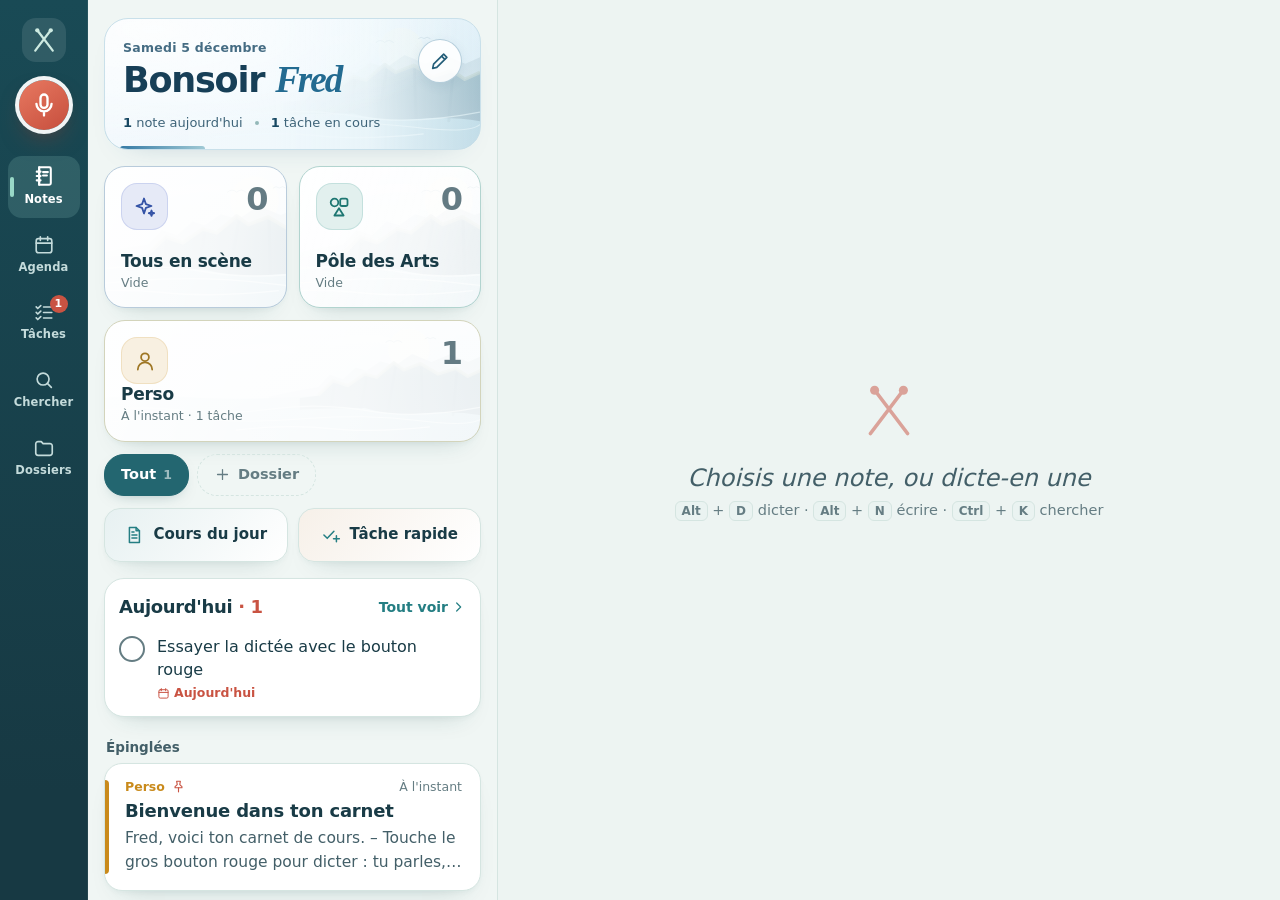
==== index.html @ a86d3835 "Add files via upload" ====
<!doctype html>
<html lang="fr" data-theme="auto">
<head>
<meta charset="utf-8">
<meta name="viewport" content="width=device-width, initial-scale=1, viewport-fit=cover, interactive-widget=resizes-content">
<title>Le Carnet de Fred</title>
<meta name="description" content="Notes dictées, dossiers et tâches pour les cours de batterie.">
<meta name="theme-color" content="#edf4f2">
<meta name="mobile-web-app-capable" content="yes">
<meta name="apple-mobile-web-app-capable" content="yes">
<meta name="apple-mobile-web-app-title" content="Carnet">
<link rel="manifest" href="manifest.webmanifest">
<link rel="icon" href="icons/favicon.png" type="image/png">
<link rel="apple-touch-icon" href="icons/apple-touch-icon.png">
<link rel="stylesheet" href="app.css">
<link rel="stylesheet" href="coast.css">
<script>
  /* thème appliqué avant l'affichage, pour éviter un flash */
  try { var s = JSON.parse(localStorage.getItem('carnet:data') || 'null');
        var t = s && s.settings && s.settings.theme;
        document.documentElement.dataset.theme = t || 'light'; } catch (e) { document.documentElement.dataset.theme = 'light'; }
</script>
</head>
<body>

<svg width="0" height="0" style="position:absolute" aria-hidden="true">
  <symbol id="i-notes" viewBox="0 0 24 24"><path d="M7 3h10.5A1.5 1.5 0 0 1 19 4.5v15a1.5 1.5 0 0 1-1.5 1.5H7z"/><path d="M7 3v18M4.5 7.5h4M4.5 12h4M4.5 16.5h4M11 8h5M11 11.5h4"/></symbol>
  <symbol id="i-tasks" viewBox="0 0 24 24"><path d="M3.5 6.5l1.7 1.7L8.5 5M3.5 12.5l1.7 1.7 3.3-3.2M3.5 18.5l1.7 1.7 3.3-3.2M11.5 6.5h9M11.5 12.5h9M11.5 18.5h9"/></symbol>
  <symbol id="i-search" viewBox="0 0 24 24"><circle cx="11" cy="11" r="6.5"/><path d="M20 20l-4.3-4.3"/></symbol>
  <symbol id="i-folder" viewBox="0 0 24 24"><path d="M3 7.5A2.5 2.5 0 0 1 5.5 5H9l2 2.2h7.5A2.5 2.5 0 0 1 21 9.7v7.8a2.5 2.5 0 0 1-2.5 2.5h-13A2.5 2.5 0 0 1 3 17.5z"/></symbol>
  <symbol id="i-mic" viewBox="0 0 24 24"><rect x="9" y="3" width="6" height="11.5" rx="3"/><path d="M5.5 11a6.5 6.5 0 0 0 13 0M12 17.5V21"/></symbol>
  <symbol id="i-stop" viewBox="0 0 24 24"><rect x="7" y="7" width="10" height="10" rx="2.2" fill="currentColor" stroke="none"/></symbol>
  <symbol id="i-plus" viewBox="0 0 24 24"><path d="M12 5v14M5 12h14"/></symbol>
  <symbol id="i-back" viewBox="0 0 24 24"><path d="M15 5l-7 7 7 7"/></symbol>
  <symbol id="i-chev-down" viewBox="0 0 24 24"><path d="M7 10l5 5 5-5"/></symbol>
  <symbol id="i-chev-right" viewBox="0 0 24 24"><path d="M10 6l6 6-6 6"/></symbol>
  <symbol id="i-more" viewBox="0 0 24 24"><circle cx="5.5" cy="12" r="1.6" fill="currentColor" stroke="none"/><circle cx="12" cy="12" r="1.6" fill="currentColor" stroke="none"/><circle cx="18.5" cy="12" r="1.6" fill="currentColor" stroke="none"/></symbol>
  <symbol id="i-pin" viewBox="0 0 24 24"><path d="M9 3.5h6l-1 5.5 3.5 3.2V14h-11v-1.8L10 9z"/><path d="M12 14v6.5"/></symbol>
  <symbol id="i-trash" viewBox="0 0 24 24"><path d="M4 7h16M10 11v6M14 11v6M6 7l1 13h10l1-13M9 7V4h6v3"/></symbol>
  <symbol id="i-share" viewBox="0 0 24 24"><circle cx="6" cy="12" r="2.5"/><circle cx="18" cy="6" r="2.5"/><circle cx="18" cy="18" r="2.5"/><path d="M8.2 10.8l7.6-3.6M8.2 13.2l7.6 3.6"/></symbol>
  <symbol id="i-check" viewBox="0 0 24 24"><path d="M5 12.5l4.5 4.5L19 7.5"/></symbol>
  <symbol id="i-cal" viewBox="0 0 24 24"><rect x="3.5" y="5" width="17" height="15.5" rx="2.5"/><path d="M3.5 10h17M8 3v4M16 3v4"/></symbol>
  <symbol id="i-pen" viewBox="0 0 24 24"><path d="M4 20l1-4.5L16 4.5l3.5 3.5L8.5 19z"/><path d="M14 7l3 3"/></symbol>
  <symbol id="i-template" viewBox="0 0 24 24"><path d="M6.5 3h8l4 4v14h-12z"/><path d="M14.5 3v4h4M9.5 12h6M9.5 15.5h6M9.5 8.5h2.5"/></symbol>
  <symbol id="i-task-add" viewBox="0 0 24 24"><path d="M3.5 12l4 4 8-8.5"/><path d="M18.5 13v7M15 16.5h7"/></symbol>
  <symbol id="i-x" viewBox="0 0 24 24"><path d="M6 6l12 12M18 6L6 18"/></symbol>
  <symbol id="i-download" viewBox="0 0 24 24"><path d="M12 4v11M7 10.5l5 5 5-5M5 20h14"/></symbol>
  <symbol id="i-upload" viewBox="0 0 24 24"><path d="M12 15.5V4.5M7 9.5l5-5 5 5M5 20h14"/></symbol>
  <symbol id="i-restore" viewBox="0 0 24 24"><path d="M4.5 12a7.5 7.5 0 1 0 2.4-5.5L4.5 8.8"/><path d="M4.5 4v4.8h4.8"/></symbol>
  <symbol id="i-copy" viewBox="0 0 24 24"><rect x="8.5" y="8.5" width="11.5" height="11.5" rx="2"/><path d="M15.5 8.5V5.5a1.5 1.5 0 0 0-1.5-1.5H5.5A1.5 1.5 0 0 0 4 5.5V14a1.5 1.5 0 0 0 1.5 1.5h3"/></symbol>
  <symbol id="i-install" viewBox="0 0 24 24"><rect x="6" y="2.5" width="12" height="19" rx="2.5"/><path d="M12 7v7M9 11l3 3 3-3M10.5 18.5h3"/></symbol>
  <symbol id="i-help" viewBox="0 0 24 24"><circle cx="12" cy="12" r="9"/><path d="M9.6 9.4a2.5 2.5 0 1 1 3.4 2.4c-.6.3-1 .8-1 1.5v.4M12 17.2v.1"/></symbol>
  <symbol id="i-note" viewBox="0 0 24 24"><path d="M6.5 3h8l4 4v14h-12z"/><path d="M14.5 3v4h4"/></symbol>
  <symbol id="i-sun" viewBox="0 0 24 24"><circle cx="12" cy="12" r="4"/><path d="M12 2.5v2M12 19.5v2M2.5 12h2M19.5 12h2M5.3 5.3l1.4 1.4M17.3 17.3l1.4 1.4M5.3 18.7l1.4-1.4M17.3 6.7l1.4-1.4"/></symbol>
  <symbol id="i-spark" viewBox="0 0 24 24"><path d="M11 3.5l1.9 5.6 5.6 1.9-5.6 1.9L11 18.5l-1.9-5.6L3.5 11l5.6-1.9z"/><path d="M18.5 15.5l.7 2 2 .7-2 .7-.7 2-.7-2-2-.7 2-.7z"/></symbol>
  <symbol id="i-shapes" viewBox="0 0 24 24"><circle cx="7.5" cy="7.5" r="3.8"/><rect x="13.2" y="3.7" width="7.3" height="7.3" rx="1.8"/><path d="M12 13.2l4.6 7.3H7.4z"/></symbol>
  <symbol id="i-user" viewBox="0 0 24 24"><circle cx="12" cy="8.2" r="3.9"/><path d="M4.8 20.5a7.2 7.2 0 0 1 14.4 0"/></symbol>
  <symbol id="i-users" viewBox="0 0 24 24"><circle cx="9" cy="8.5" r="3.5"/><path d="M2.5 19.5a6.5 6.5 0 0 1 13 0"/><path d="M16 5.2a3.5 3.5 0 0 1 0 6.6M18 14a6 6 0 0 1 3.5 5.5"/></symbol>
  <symbol id="i-drum" viewBox="0 0 24 24"><ellipse cx="12" cy="9.5" rx="8" ry="3"/><path d="M4 9.5v6.5c0 1.7 3.6 3 8 3s8-1.3 8-3V9.5M8 12.3v6.3M16 12.3v6.3"/><path d="M14.5 6.6l5-3.6M9.5 6.6l-5-3.6"/></symbol>
  <symbol id="i-music" viewBox="0 0 24 24"><path d="M9 18V5.5l11-2v12.5"/><circle cx="6.5" cy="18" r="2.5"/><circle cx="17.5" cy="16" r="2.5"/></symbol>
  <symbol id="i-grad" viewBox="0 0 24 24"><path d="M2.5 9.2L12 4.7l9.5 4.5L12 13.7z"/><path d="M6.5 11.3v5c3 2.3 8 2.3 11 0v-5M21.5 9.2v5"/></symbol>
  <symbol id="i-work" viewBox="0 0 24 24"><rect x="3.5" y="7" width="17" height="12.5" rx="2.2"/><path d="M9 7V5h6v2M3.5 12.5h17"/></symbol>
  <symbol id="i-bolt" viewBox="0 0 24 24"><path d="M13 3L5 13.5h6L10 21l8-10.5h-6z"/></symbol>
  <symbol id="i-home" viewBox="0 0 24 24"><path d="M4 11l8-6.5 8 6.5v9H4z"/><path d="M10 20v-5h4v5"/></symbol>
  <symbol id="i-cloud" viewBox="0 0 24 24"><path d="M7 18.5h10.5a4 4 0 0 0 .6-7.95A6 6 0 0 0 6.6 9.1 4.7 4.7 0 0 0 7 18.5z"/></symbol>
  <symbol id="i-sync" viewBox="0 0 24 24"><path d="M19.5 12a7.5 7.5 0 0 1-13.2 4.9M4.5 12a7.5 7.5 0 0 1 13.2-4.9"/><path d="M18 3.5v4h-4M6 20.5v-4h4"/></symbol>
  <symbol id="i-sticks" viewBox="0 0 24 24"><path d="M5 20.5L16.6 5.2M19 20.5L7.4 5.2"/><circle cx="17.4" cy="4.2" r="1.7" fill="currentColor" stroke="none"/><circle cx="6.6" cy="4.2" r="1.7" fill="currentColor" stroke="none"/></symbol>
</svg>

<div id="app">
  <nav id="nav" aria-label="Navigation principale">
    <div class="brand" aria-hidden="true"><svg class="ic"><use href="#i-sticks"/></svg></div>
    <a href="#/notes" class="nav-item" data-act="nav" data-to="#/notes" data-nav="notes">
      <svg class="ic"><use href="#i-notes"/></svg><span>Notes</span></a>
    <a href="#/calendar" class="nav-item" data-act="nav" data-to="#/calendar" data-nav="calendar">
      <svg class="ic"><use href="#i-cal"/></svg><span>Agenda</span></a>
    <button id="fab" class="fab" data-act="fab" aria-label="Dicter une nouvelle note" title="Dicter une nouvelle note (Alt+D)">
      <svg class="ic mic-ic"><use href="#i-mic"/></svg><svg class="ic stop-ic"><use href="#i-stop"/></svg></button>
    <a href="#/tasks" class="nav-item" data-act="nav" data-to="#/tasks" data-nav="tasks">
      <svg class="ic"><use href="#i-tasks"/></svg><span>Tâches</span><b class="badge" id="task-badge" hidden></b></a>
    <a href="#/search" class="nav-item nav-desk" data-act="nav" data-to="#/search" data-nav="search">
      <svg class="ic"><use href="#i-search"/></svg><span>Chercher</span></a>
    <a href="#/folders" class="nav-item" data-act="nav" data-to="#/folders" data-nav="folders">
      <svg class="ic"><use href="#i-folder"/></svg><span>Dossiers</span></a>
  </nav>
  <main id="list" tabindex="-1"></main>
  <section id="detail" aria-label="Note"></section>
</div>

<div id="sheet-layer" hidden>
  <div class="scrim" data-act="sheet-close"></div>
  <div class="sheet" role="dialog" aria-modal="true"></div>
</div>
<div id="toasts" aria-live="polite"></div>
<div id="update-bar" hidden>
  <span>Nouvelle version disponible</span>
  <button data-act="update-app">Actualiser</button>
</div>

<script src="config.js"></script>
<script src="app.js" defer></script>
</body>
</html>
---- app.css ----
/* =========================================================
   Le Carnet de Fred — feuille de style
   Direction : le cahier de cours (papier crème, encre, marge)
   + le stylo rouge du prof, qui est aussi le bouton « REC ».
   ========================================================= */

:root {
  --bg: #F4EEE3;
  --surface: #FFFCF6;
  --surface-2: #EDE5D7;
  --surface-3: #E4DACA;
  --ink: #1E1A16;
  --ink-2: #594F46;
  --ink-3: #8A7F73;
  --line: #E0D6C5;
  --rule: #E6DCCB;
  --accent: #D63F27;
  --accent-2: #B5321C;
  --accent-soft: #F5E3C9;
  --sand: #EFE2CC;
  --glow: rgba(233, 162, 59, .16);
  --on-accent: #FFF8F2;
  --ok: #2E8656;
  --late: #C2361F;
  --soon: #A86A06;
  --toast-bg: #1E1A16;
  --toast-ink: #F4EEE3;
  --shadow-1: 0 1px 0 rgba(70, 45, 20, .03), 0 1px 3px rgba(70, 45, 20, .08);
  --shadow-2: 0 14px 40px -12px rgba(70, 45, 20, .35);
  --serif: "Iowan Old Style", "Palatino Linotype", Palatino, "Book Antiqua", Georgia, "Noto Serif", "Droid Serif", serif;
  --sans: system-ui, -apple-system, "Segoe UI", Roboto, "Helvetica Neue", Arial, sans-serif;
  --r: 16px;
  --r-sm: 11px;
  --nav-h: 66px;
  --sat: env(safe-area-inset-top, 0px);
  --sab: env(safe-area-inset-bottom, 0px);
  --ease: cubic-bezier(.2, .8, .2, 1);
  --spring: cubic-bezier(.3, 1.35, .5, 1);
  color-scheme: light;
}

@media (prefers-color-scheme: dark) {
  :root:not([data-theme="light"]) {
    --bg: #14110E; --surface: #1D1915; --surface-2: #27221C; --surface-3: #312B24;
    --ink: #F2EADF; --ink-2: #BFB3A4; --ink-3: #85796C; --line: #2F2922; --rule: #29241E;
    --accent: #FF7547; --accent-2: #FF9268; --accent-soft: #3A2A17; --on-accent: #1A0D09;
    --sand: #2E2619; --glow: rgba(233, 162, 59, .09);
    --ok: #5CC48A; --late: #FF7A61; --soon: #E8A93A;
    --toast-bg: #F2EADF; --toast-ink: #1A1612;
    --shadow-1: 0 1px 0 rgba(0, 0, 0, .25), 0 1px 3px rgba(0, 0, 0, .35);
    --shadow-2: 0 18px 50px -12px rgba(0, 0, 0, .7);
    color-scheme: dark;
  }
}
:root[data-theme="dark"] {
  --bg: #14110E; --surface: #1D1915; --surface-2: #27221C; --surface-3: #312B24;
  --ink: #F2EADF; --ink-2: #BFB3A4; --ink-3: #85796C; --line: #2F2922; --rule: #29241E;
  --accent: #FF7547; --accent-2: #FF9268; --accent-soft: #3A2A17; --on-accent: #1A0D09;
    --sand: #2E2619; --glow: rgba(233, 162, 59, .09);
  --ok: #5CC48A; --late: #FF7A61; --soon: #E8A93A;
  --toast-bg: #F2EADF; --toast-ink: #1A1612;
  --shadow-1: 0 1px 0 rgba(0, 0, 0, .25), 0 1px 3px rgba(0, 0, 0, .35);
  --shadow-2: 0 18px 50px -12px rgba(0, 0, 0, .7);
  color-scheme: dark;
}

/* ---------- base ---------- */
*, *::before, *::after { box-sizing: border-box; }
html { -webkit-text-size-adjust: 100%; }
body {
  margin: 0; color: var(--ink);
  /* un projecteur de scène, très doux, en haut à gauche */
  background:
    radial-gradient(900px 360px at 0% -4%, var(--glow), transparent 70%) no-repeat,
    var(--bg);
  font: 16px/1.45 var(--sans);
  -webkit-font-smoothing: antialiased;
  -webkit-tap-highlight-color: transparent;
  overscroll-behavior-y: contain;
}
button, input, textarea, select { font: inherit; color: inherit; }
button { cursor: pointer; background: none; border: 0; padding: 0; }
a { color: inherit; text-decoration: none; }
mark { background: var(--accent-soft); color: inherit; border-radius: 3px; padding: 0 1px; }
:focus-visible { outline: 2px solid var(--accent); outline-offset: 2px; border-radius: 6px; }
.ic { width: 22px; height: 22px; fill: none; stroke: currentColor; stroke-width: 1.8; stroke-linecap: round; stroke-linejoin: round; flex: none; }
.sr { position: absolute; width: 1px; height: 1px; overflow: hidden; clip: rect(0 0 0 0); }
[hidden] { display: none !important; }

/* ---------- navigation (mobile : barre du bas) ---------- */
#nav {
  position: fixed; left: 0; right: 0; bottom: 0; z-index: 20;
  height: calc(var(--nav-h) + var(--sab)); padding-bottom: var(--sab);
  display: grid; grid-template-columns: 1fr 1fr 84px 1fr 1fr; align-items: center;
  background: color-mix(in srgb, var(--surface) 88%, transparent);
  backdrop-filter: blur(14px) saturate(1.3); -webkit-backdrop-filter: blur(14px) saturate(1.3);
  border-top: 1px solid var(--line);
}
#nav .brand { display: none; }
.nav-item {
  position: relative; display: flex; flex-direction: column; align-items: center; gap: 3px;
  font-size: 11.5px; font-weight: 600; letter-spacing: .01em; color: var(--ink-3);
  padding: 8px 0; transition: color .2s;
}
.nav-item .ic { transition: transform .25s var(--spring); }
.nav-item.on { color: var(--ink); }
.nav-item.on .ic { transform: translateY(-1px) scale(1.06); stroke-width: 2.1; }
.nav-item.on::after {
  content: ""; position: absolute; top: 2px; width: 5px; height: 5px; border-radius: 50%; background: var(--accent);
}
.badge {
  position: absolute; top: 3px; left: calc(50% + 7px); min-width: 18px; height: 18px; padding: 0 5px;
  border-radius: 9px; background: var(--accent); color: var(--on-accent);
  font: 700 11px/18px var(--sans); text-align: center;
}

/* le gros bouton rouge */
.fab {
  justify-self: center; position: relative; width: 64px; height: 64px; margin-top: -30px; border-radius: 50%;
  display: grid; place-items: center; background: var(--accent); color: var(--on-accent);
  box-shadow: 0 0 0 6px var(--bg), 0 10px 24px -6px color-mix(in srgb, var(--accent) 70%, transparent);
  transition: transform .2s var(--spring), background .2s;
}
.fab .ic { width: 28px; height: 28px; stroke-width: 2; }
.fab:active { transform: scale(.93); }
.fab .stop-ic, .mic .stop-ic { display: none; }
.fab.rec .stop-ic, .mic.rec .stop-ic { display: block; }
.fab.rec .mic-ic, .mic.rec .mic-ic { display: none; }
.fab::before, .fab::after, .mic::before, .mic::after {
  content: ""; position: absolute; inset: 0; border-radius: 50%; border: 2px solid var(--accent);
  opacity: 0; pointer-events: none;
}
/* pulsation en 4 temps : le 1 est accentué */
.rec::before { animation: beat-one 2s var(--ease) infinite; }
.rec::after  { animation: beat 0.5s var(--ease) infinite; }
@keyframes beat-one { 0% { transform: scale(1); opacity: .75; } 30% { transform: scale(1.55); opacity: 0; } 100% { opacity: 0; } }
@keyframes beat     { 0% { transform: scale(1); opacity: .35; } 60% { transform: scale(1.22); opacity: 0; } 100% { opacity: 0; } }

/* ---------- panneaux ---------- */
#list { min-height: 100dvh; padding: calc(var(--sat) + 4px) 0 calc(var(--nav-h) + var(--sab) + 32px); outline: none; }
.wrap { padding: 0 16px; max-width: 760px; margin: 0 auto; }
.enter > * { animation: rise .38s var(--ease) both; }
.enter > *:nth-child(2) { animation-delay: .03s; }
.enter > *:nth-child(3) { animation-delay: .06s; }
.enter > *:nth-child(4) { animation-delay: .09s; }
.enter > *:nth-child(n+5) { animation-delay: .12s; }
@keyframes rise { from { opacity: 0; transform: translateY(8px); } to { opacity: 1; transform: none; } }

#detail {
  position: fixed; inset: 0; z-index: 30; background: var(--bg);
  transform: translateX(100%); visibility: hidden;
  transition: transform .32s var(--ease), visibility 0s .32s;
}
#detail.open { transform: none; visibility: visible; transition: transform .32s var(--ease), visibility 0s; }
body.editing { overflow: hidden; }

/* ---------- en-têtes de vue ---------- */
.vh { padding: 18px 0 6px; }
.vh-row { display: flex; align-items: flex-end; justify-content: space-between; gap: 12px; }
.eyebrow { margin: 0 0 2px; font-size: 13px; font-weight: 600; color: var(--ink-3); letter-spacing: .02em; }
.vh h1 { margin: 0; font: 600 31px/1.1 var(--serif); letter-spacing: -.01em; }
.vh h1 em { color: var(--accent); font-style: italic; }
.sec {
  margin: 26px 0 10px; font-size: 12px; font-weight: 700; letter-spacing: .09em; text-transform: uppercase;
  color: var(--ink-3); display: flex; align-items: center; gap: 8px;
}
.sec::after { content: ""; flex: 1; height: 1px; background: var(--line); }

.icon-btn {
  width: 44px; height: 44px; border-radius: 50%; display: grid; place-items: center; color: var(--ink-2);
  transition: background .15s, color .15s, transform .15s;
}
.icon-btn:hover { background: var(--surface-2); }
.icon-btn:active { transform: scale(.92); }
.icon-btn.on { color: var(--accent); }
.icon-btn.solid { background: var(--surface); box-shadow: var(--shadow-1); border: 1px solid var(--line); }

/* ---------- puces de dossiers ---------- */
.chips {
  display: flex; gap: 8px; overflow-x: auto; padding: 12px 16px 6px; margin: 0 -16px;
  scrollbar-width: none; scroll-snap-type: x proximity; scroll-padding-inline: 16px;
}
.chips::-webkit-scrollbar { display: none; }
.chip {
  flex: none; scroll-snap-align: start; display: inline-flex; align-items: center; gap: 7px;
  height: 36px; padding: 0 14px; border-radius: 18px; white-space: nowrap;
  background: var(--surface); border: 1px solid var(--line); color: var(--ink-2);
  font-size: 14px; font-weight: 600; transition: background .2s, color .2s, border-color .2s, transform .15s;
}
.chip:active { transform: scale(.96); }
.chip b { font-weight: 600; color: var(--ink-3); font-size: 12.5px; }
.chip .dot { width: 9px; height: 9px; border-radius: 50%; background: var(--c, var(--ink-3)); }
.chip.on { background: var(--ink); color: var(--bg); border-color: var(--ink); }
.chip.on b { color: color-mix(in srgb, var(--bg) 70%, transparent); }
.chip.add { padding: 0 10px; color: var(--ink-3); border-style: dashed; }
.chip.add .ic { width: 18px; height: 18px; }

/* ---------- raccourcis de saisie ---------- */
.quick { display: grid; grid-template-columns: 1fr 1fr; gap: 10px; margin: 14px 0 4px; }
.quick button {
  display: flex; align-items: center; gap: 10px; padding: 12px 14px; border-radius: var(--r);
  background: var(--surface); border: 1px solid var(--line); box-shadow: var(--shadow-1);
  text-align: left; font-weight: 600; font-size: 14.5px; transition: transform .15s, border-color .2s;
}
.quick button:active { transform: scale(.97); }
.quick button:hover { border-color: var(--ink-3); }
.quick .qi { width: 34px; height: 34px; border-radius: 10px; display: grid; place-items: center; background: var(--surface-2); color: var(--ink-2); flex: none; }
.quick .qi .ic { width: 19px; height: 19px; }
.quick small { display: block; font-weight: 500; color: var(--ink-3); font-size: 12.5px; }
.quick .wide { grid-column: 1 / -1; }

/* ---------- bloc « aujourd'hui » ---------- */
.today {
  margin-top: 16px; border-radius: var(--r); background: var(--surface); border: 1px solid var(--line);
  box-shadow: var(--shadow-1); overflow: hidden;
}
.today-head { display: flex; align-items: center; justify-content: space-between; padding: 12px 14px 4px; }
.today-head h2 { margin: 0; font: 600 18px/1.2 var(--serif); }
.today-head h2 span { color: var(--accent); }
.link { color: var(--accent); font-weight: 600; font-size: 14px; display: inline-flex; align-items: center; gap: 2px; padding: 6px 0; }
.link .ic { width: 16px; height: 16px; }
.today ul { list-style: none; margin: 0; padding: 0 4px 6px; }

/* ---------- cartes de notes ---------- */
.group-label { margin: 22px 2px 8px; font-size: 13px; font-weight: 700; color: var(--ink-3); }
.cards { display: grid; gap: 10px; }
.card {
  position: relative; display: block; padding: 13px 16px 14px 18px; border-radius: var(--r);
  background: var(--surface); border: 1px solid var(--line); box-shadow: var(--shadow-1);
  cursor: pointer; overflow: hidden; transition: transform .18s var(--ease), border-color .2s, box-shadow .2s;
}
.card::before { content: ""; position: absolute; left: 0; top: 12px; bottom: 12px; width: 3px; border-radius: 0 3px 3px 0; background: var(--c, var(--ink-3)); }
.card:hover { border-color: color-mix(in srgb, var(--c, var(--ink-3)) 45%, var(--line)); }
.card:active { transform: scale(.985); }
.card.active { border-color: var(--c); box-shadow: 0 0 0 1px var(--c), var(--shadow-1); }
.card-top { display: flex; align-items: center; gap: 6px; font-size: 12.5px; color: var(--ink-3); font-weight: 600; }
.card-top .fname { color: var(--c); }
.card-top time { margin-left: auto; font-weight: 500; }
.card-top .ic { width: 15px; height: 15px; color: var(--accent); }
.card h3 { margin: 4px 0 2px; font: 600 18px/1.25 var(--serif); overflow-wrap: anywhere; }
.card p { margin: 0; color: var(--ink-2); font-size: 14.5px; line-height: 1.45;
  display: -webkit-box; -webkit-line-clamp: 2; -webkit-box-orient: vertical; overflow: hidden; overflow-wrap: anywhere; }
.card .mini { margin-top: 8px; display: flex; gap: 6px; flex-wrap: wrap; }
.tag { display: inline-flex; align-items: center; gap: 4px; font-size: 12px; font-weight: 600; color: var(--ink-2);
  background: var(--surface-2); padding: 2px 8px; border-radius: 8px; }
.tag .ic { width: 13px; height: 13px; }

/* ---------- états vides ---------- */
.empty { text-align: center; padding: 48px 20px; color: var(--ink-3); }
.empty .ic { width: 46px; height: 46px; color: var(--line); stroke-width: 1.4; margin-bottom: 10px; }
.empty h3 { margin: 0 0 6px; font: italic 500 20px/1.3 var(--serif); color: var(--ink-2); }
.empty p { margin: 0 auto; max-width: 300px; font-size: 14.5px; }

/* ---------- tâches ---------- */
.qa {
  margin-top: 14px; display: flex; align-items: center; gap: 6px; padding: 6px 6px 6px 16px; border-radius: 28px;
  background: var(--surface); border: 1px solid var(--line); box-shadow: var(--shadow-1);
  transition: border-color .2s, box-shadow .2s;
}
.qa:focus-within { border-color: var(--accent); box-shadow: 0 0 0 3px var(--accent-soft); }
.qa input { flex: 1; min-width: 0; border: 0; background: none; outline: none; font-size: 16px; padding: 8px 0; }
.qa input::placeholder { color: var(--ink-3); }
.round { width: 40px; height: 40px; border-radius: 50%; display: grid; place-items: center; color: var(--ink-2); flex: none; position: relative; transition: background .15s, transform .15s; }
.round:hover { background: var(--surface-2); }
.round:active { transform: scale(.92); }
.round.primary { background: var(--accent); color: var(--on-accent); }
.round.rec { background: var(--accent); color: var(--on-accent); }
.round.rec::after { content: ""; position: absolute; inset: 0; border-radius: 50%; border: 2px solid var(--accent); animation: beat .5s var(--ease) infinite; }
.qa-hint { min-height: 22px; padding: 6px 16px 0; font-size: 13px; color: var(--ink-3); display: flex; align-items: center; gap: 6px; }
.qa-hint .ic { width: 15px; height: 15px; }
.qa-hint b { color: var(--accent); }

.tlist { list-style: none; margin: 0; padding: 0; background: var(--surface); border: 1px solid var(--line); border-radius: var(--r); box-shadow: var(--shadow-1); overflow: hidden; }
.task { display: flex; align-items: flex-start; gap: 12px; padding: 12px 12px 12px 14px; border-top: 1px solid var(--line); transition: opacity .3s, background .2s; }
.task:first-child { border-top: 0; }
.today .task { border-top: 0; padding: 8px 10px; }
.check {
  width: 26px; height: 26px; margin-top: 1px; border-radius: 50%; flex: none; display: grid; place-items: center;
  border: 2px solid var(--ink-3); color: var(--on-accent); transition: background .2s, border-color .2s, transform .2s var(--spring);
}
.check .ic { width: 16px; height: 16px; stroke-width: 3; stroke-dasharray: 24; stroke-dashoffset: 24; transition: stroke-dashoffset .3s var(--ease) .05s; }
.check:active { transform: scale(.85); }
.task.done .check { background: var(--ok); border-color: var(--ok); }
.task.done .check .ic { stroke-dashoffset: 0; }
.task.done .t-text { color: var(--ink-3); text-decoration: line-through; text-decoration-color: var(--ink-3); }
.task.leaving { opacity: .35; }
.t-body { flex: 1; min-width: 0; cursor: pointer; }
.t-text { font-size: 15.5px; overflow-wrap: anywhere; }
.t-meta { display: flex; flex-wrap: wrap; gap: 6px 10px; margin-top: 3px; font-size: 12.5px; color: var(--ink-3); font-weight: 600; }
.t-meta span { display: inline-flex; align-items: center; gap: 4px; }
.t-meta .ic { width: 13px; height: 13px; }
.t-meta .dot { width: 7px; height: 7px; border-radius: 50%; background: var(--c); }
.due-late { color: var(--late); }
.due-today { color: var(--accent); }
.due-soon { color: var(--soon); }
.done-toggle { width: 100%; display: flex; align-items: center; justify-content: space-between; }

/* ---------- recherche ---------- */
.search-box { position: sticky; top: 0; z-index: 5; padding: calc(var(--sat) + 10px) 16px 8px; margin: 0 -16px; background: var(--bg); }
.search-box .qa { margin: 0; }
.res-snippet { color: var(--ink-2); font-size: 14.5px; margin: 2px 0 0; overflow-wrap: anywhere; }

/* ---------- dossiers & réglages ---------- */
.flist, .group { list-style: none; margin: 0; padding: 0; background: var(--surface); border: 1px solid var(--line); border-radius: var(--r); box-shadow: var(--shadow-1); overflow: hidden; }
.frow, .grow { display: flex; align-items: center; gap: 12px; padding: 12px 14px; border-top: 1px solid var(--line); width: 100%; text-align: left; }
.frow:first-child, .grow:first-child { border-top: 0; }
.frow { cursor: pointer; transition: background .15s; }
.frow:hover, button.grow:hover { background: var(--surface-2); }
.femo { width: 42px; height: 42px; border-radius: 13px; display: grid; place-items: center; font-size: 21px; flex: none;
  background: color-mix(in srgb, var(--c) 18%, var(--surface)); box-shadow: inset 0 0 0 1px color-mix(in srgb, var(--c) 35%, transparent); }
.fname-l { flex: 1; min-width: 0; }
.fname-l b { display: block; font-size: 16px; }
.fname-l small { color: var(--ink-3); font-size: 13px; }
.grow .gi { width: 36px; height: 36px; border-radius: 11px; display: grid; place-items: center; background: var(--surface-2); color: var(--ink-2); flex: none; }
.grow .gi .ic { width: 19px; height: 19px; }
.grow .gl { flex: 1; min-width: 0; }
.grow .gl b { display: block; font-weight: 600; font-size: 15.5px; }
.grow .gl small { display: block; color: var(--ink-3); font-size: 13px; }
.grow .gl small.warn { color: var(--late); }
.seg { display: inline-flex; padding: 3px; border-radius: 12px; background: var(--surface-2); }
.seg button { padding: 6px 11px; border-radius: 9px; font-size: 13.5px; font-weight: 600; color: var(--ink-2); transition: background .2s, color .2s; }
.seg button.on { background: var(--surface); color: var(--ink); box-shadow: var(--shadow-1); }
.about { text-align: center; color: var(--ink-3); font-size: 13px; margin: 26px 0 0; }
.about b { font-family: var(--serif); font-style: italic; font-weight: 500; color: var(--ink-2); }
.btn {
  display: inline-flex; align-items: center; justify-content: center; gap: 8px; height: 46px; padding: 0 18px;
  border-radius: 14px; font-weight: 700; font-size: 15px; background: var(--surface-2); color: var(--ink);
  transition: transform .15s, background .2s, opacity .2s;
}
.btn:active { transform: scale(.97); }
.btn .ic { width: 19px; height: 19px; }
.btn.primary { background: var(--accent); color: var(--on-accent); }
.btn.danger { background: transparent; color: var(--late); }
.btn.ghost { background: transparent; border: 1.5px dashed var(--line); color: var(--ink-2); }
.btn.block { width: 100%; }
.btn-row { display: flex; gap: 10px; flex-wrap: wrap; }
.btn-row .btn { flex: 1; }
.banner {
  margin-top: 14px; display: flex; align-items: center; gap: 12px; padding: 12px 12px 12px 14px; border-radius: var(--r);
  background: var(--accent-soft); color: var(--ink);
}
.banner .ic { color: var(--accent); }
.banner p { flex: 1; margin: 0; font-size: 14px; }
.banner .btn { height: 36px; padding: 0 12px; font-size: 14px; }

/* ---------- éditeur ---------- */
.editor { height: 100%; display: flex; flex-direction: column; }
.ed-bar {
  display: flex; align-items: center; gap: 4px; padding: calc(var(--sat) + 6px) 8px 6px;
  border-bottom: 1px solid transparent; transition: border-color .2s;
}
.ed-bar.scrolled { border-bottom-color: var(--line); }
.folder-pill {
  display: inline-flex; align-items: center; gap: 7px; height: 36px; padding: 0 10px 0 12px; border-radius: 18px;
  background: color-mix(in srgb, var(--c) 14%, var(--surface)); color: var(--ink); font-weight: 600; font-size: 14px;
  max-width: 48vw; transition: transform .15s;
}
.folder-pill span { overflow: hidden; text-overflow: ellipsis; white-space: nowrap; }
.folder-pill .dot { width: 9px; height: 9px; border-radius: 50%; background: var(--c); flex: none; }
.folder-pill .ic { width: 16px; height: 16px; color: var(--ink-3); }
.folder-pill:active { transform: scale(.96); }
.save-state { margin-left: auto; font-size: 12.5px; font-weight: 600; color: var(--ink-3); display: inline-flex; align-items: center; gap: 4px; opacity: 0; transition: opacity .3s; white-space: nowrap; }
.save-state.show { opacity: 1; }
.save-state .ic { width: 14px; height: 14px; color: var(--ok); stroke-width: 2.4; }
.ed-scroll { flex: 1; overflow-y: auto; overscroll-behavior: contain; -webkit-overflow-scrolling: touch; }
.ed-paper { position: relative; max-width: 760px; margin: 0 auto; padding: 10px 18px 40px 34px; }
.ed-paper::before { /* la marge rouge du cahier */
  content: ""; position: absolute; left: 22px; top: 0; bottom: 0; width: 1.5px;
  background: var(--accent); opacity: .3;
}
.ed-title, .ed-body { display: block; width: 100%; border: 0; outline: none; resize: none; background: transparent; padding: 0; }
.ed-title { font: 600 26px/1.25 var(--serif); letter-spacing: -.01em; overflow: hidden; }
.ed-title::placeholder, .ed-body::placeholder { color: var(--ink-3); opacity: .8; }
.ed-meta { margin: 6px 0 12px; font-size: 12.5px; color: var(--ink-3); font-weight: 500; }
.ed-body {
  min-height: 45vh; font-size: 17px; line-height: 30px; overflow: hidden;
  background-image: linear-gradient(to bottom, transparent 29px, var(--rule) 29px);
  background-size: 100% 30px; background-attachment: local;
}
.ed-tasks { max-width: 760px; margin: 0 auto; padding: 0 18px 30px 34px; }
.ed-tasks .sec { margin-top: 8px; }
.interim {
  position: absolute; left: 50%; bottom: calc(96px + var(--sab)); transform: translateX(-50%);
  max-width: min(92vw, 640px); padding: 10px 16px; border-radius: 16px;
  background: var(--toast-bg); color: var(--toast-ink); font-size: 15px; font-style: italic; box-shadow: var(--shadow-2);
  animation: rise .25s var(--ease);
}
.interim.listening::before { content: ""; display: inline-block; width: 8px; height: 8px; margin-right: 8px; border-radius: 50%; background: var(--accent); vertical-align: 1px; animation: blink 1s infinite; }
@keyframes blink { 50% { opacity: .2; } }
.ed-dock {
  display: grid; grid-template-columns: 1fr 1fr 88px 1fr 1fr; align-items: center;
  padding: 8px 6px calc(8px + var(--sab)); border-top: 1px solid var(--line);
  background: color-mix(in srgb, var(--surface) 92%, transparent);
}
.dock-btn { display: flex; flex-direction: column; align-items: center; gap: 2px; padding: 6px 0; font-size: 11.5px; font-weight: 600; color: var(--ink-2); border-radius: 12px; transition: background .15s, transform .15s; }
.dock-btn:hover { background: var(--surface-2); }
.dock-btn:active { transform: scale(.93); }
.mic {
  justify-self: center; position: relative; width: 62px; height: 62px; border-radius: 50%; display: grid; place-items: center;
  background: var(--accent); color: var(--on-accent);
  box-shadow: 0 8px 20px -6px color-mix(in srgb, var(--accent) 70%, transparent); transition: transform .2s var(--spring);
}
.mic .ic { width: 27px; height: 27px; stroke-width: 2; }
.mic:active { transform: scale(.92); }
.detail-empty { height: 100%; display: grid; place-items: center; text-align: center; color: var(--ink-3); padding: 40px; }
.detail-empty .ic { width: 64px; height: 64px; color: var(--accent); opacity: .5; stroke-width: 1.3; }
.detail-empty h2 { font: italic 500 24px/1.3 var(--serif); color: var(--ink-2); margin: 14px 0 6px; }
.detail-empty p { margin: 0; font-size: 14.5px; }
kbd { font: 600 12px var(--sans); padding: 2px 6px; border-radius: 6px; background: var(--surface-2); border: 1px solid var(--line); }

/* ---------- feuilles (bottom sheets) ---------- */
#sheet-layer { position: fixed; inset: 0; z-index: 60; }
.scrim { position: absolute; inset: 0; background: rgba(20, 14, 8, .42); opacity: 0; transition: opacity .25s; }
.sheet {
  position: absolute; left: 0; right: 0; bottom: 0; max-height: 88dvh; overflow-y: auto;
  padding: 8px 18px calc(20px + var(--sab)); border-radius: 24px 24px 0 0; background: var(--surface);
  box-shadow: var(--shadow-2); transform: translateY(100%); transition: transform .34s var(--spring);
}
#sheet-layer.show .scrim { opacity: 1; }
#sheet-layer.show .sheet { transform: none; }
.grab { width: 40px; height: 5px; border-radius: 3px; background: var(--line); margin: 2px auto 12px; }
.sheet h2 { margin: 0 0 4px; font: 600 22px/1.2 var(--serif); }
.sheet .sub { margin: 0 0 14px; color: var(--ink-3); font-size: 14px; }
.menu { list-style: none; margin: 8px 0 0; padding: 0; }
.menu button { width: 100%; display: flex; align-items: center; gap: 14px; padding: 13px 6px; border-radius: 12px; text-align: left; font-size: 16px; font-weight: 500; transition: background .15s; }
.menu button:hover { background: var(--surface-2); }
.menu button .ic { color: var(--ink-2); }
.menu button.danger, .menu button.danger .ic { color: var(--late); }
.menu .emo { width: 22px; text-align: center; font-size: 19px; }
.menu small { display: block; color: var(--ink-3); font-size: 13px; }
.menu .dot { width: 12px; height: 12px; border-radius: 50%; background: var(--c); margin: 0 5px; }
.menu .tick { margin-left: auto; color: var(--accent); }
.field { margin: 14px 0; }
.field > label { display: block; font-size: 13px; font-weight: 700; color: var(--ink-3); margin-bottom: 6px; letter-spacing: .02em; }
.input {
  width: 100%; height: 48px; padding: 0 14px; border-radius: 13px; border: 1.5px solid var(--line);
  background: var(--bg); outline: none; font-size: 16px; transition: border-color .2s, box-shadow .2s;
}
.input:focus { border-color: var(--accent); box-shadow: 0 0 0 3px var(--accent-soft); }
.input-row { display: flex; gap: 8px; align-items: center; }
.input-row .input { flex: 1; }
.pills { display: flex; flex-wrap: wrap; gap: 8px; }
.pill { height: 36px; padding: 0 13px; border-radius: 18px; border: 1.5px solid var(--line); font-size: 14px; font-weight: 600; color: var(--ink-2); display: inline-flex; align-items: center; gap: 6px; transition: all .18s; }
.pill.on { border-color: var(--accent); background: var(--accent-soft); color: var(--ink); }
.pill .dot { width: 9px; height: 9px; border-radius: 50%; background: var(--c); }
input[type="date"].input { width: auto; height: 36px; border-radius: 18px; font-size: 14px; padding: 0 10px; }
.emojis { display: grid; grid-template-columns: repeat(auto-fill, minmax(44px, 1fr)); gap: 6px; }
.emojis button { height: 44px; border-radius: 12px; font-size: 22px; border: 1.5px solid transparent; transition: all .15s; }
.emojis button.on { border-color: var(--accent); background: var(--accent-soft); }
.swatches { display: flex; flex-wrap: wrap; gap: 10px; }
.swatches button { width: 36px; height: 36px; border-radius: 50%; background: var(--c); box-shadow: inset 0 0 0 2px rgba(255,255,255,.25); transition: transform .2s var(--spring); }
.swatches button.on { transform: scale(1.12); box-shadow: 0 0 0 3px var(--surface), 0 0 0 5px var(--c); }
.sheet .actions { display: flex; gap: 10px; margin-top: 18px; }
.sheet .actions .btn { flex: 1; }
.help dl { margin: 0; display: grid; grid-template-columns: auto 1fr; gap: 6px 14px; font-size: 15px; }
.help dt { font-weight: 700; color: var(--accent); }
.help dd { margin: 0; color: var(--ink-2); }
.help p { color: var(--ink-2); font-size: 14.5px; }

/* ---------- toasts & barre de mise à jour ---------- */
#toasts { position: fixed; left: 0; right: 0; bottom: calc(var(--nav-h) + var(--sab) + 14px); z-index: 80; display: flex; flex-direction: column; align-items: center; gap: 8px; pointer-events: none; padding: 0 16px; }
body.editing #toasts { bottom: calc(100px + var(--sab)); }
.toast {
  pointer-events: auto; display: flex; align-items: center; gap: 14px; max-width: 520px;
  padding: 12px 16px; border-radius: 14px; background: var(--toast-bg); color: var(--toast-ink);
  font-size: 14.5px; font-weight: 500; box-shadow: var(--shadow-2); animation: toast-in .35s var(--spring);
}
.toast button { color: var(--accent-2); font-weight: 700; text-transform: uppercase; font-size: 13px; letter-spacing: .04em; }
:root[data-theme="dark"] .toast button { color: var(--accent); }
.toast.out { animation: toast-out .25s var(--ease) forwards; }
@keyframes toast-in { from { opacity: 0; transform: translateY(14px) scale(.96); } }
@keyframes toast-out { to { opacity: 0; transform: translateY(8px); } }
#update-bar {
  position: fixed; top: calc(var(--sat) + 10px); left: 50%; transform: translateX(-50%); z-index: 90;
  display: flex; align-items: center; gap: 14px; padding: 10px 12px 10px 16px; border-radius: 16px;
  background: var(--toast-bg); color: var(--toast-ink); box-shadow: var(--shadow-2); font-size: 14.5px; white-space: nowrap;
  animation: toast-in .35s var(--spring);
}
#update-bar button { background: var(--accent); color: var(--on-accent); font-weight: 700; padding: 7px 12px; border-radius: 10px; }

/* ---------- ordinateur : rail + liste + éditeur ---------- */
@media (min-width: 900px) {
  body { overflow: hidden; }
  #app { display: grid; grid-template-columns: 88px minmax(340px, 410px) 1fr; height: 100dvh; }
  #nav {
    position: relative; height: 100dvh; padding: 18px 0; display: flex; flex-direction: column; align-items: center; gap: 6px;
    border-top: 0; border-right: 1px solid var(--line); background: var(--surface);
    backdrop-filter: none; -webkit-backdrop-filter: none;
  }
  #nav .brand { display: grid; place-items: center; width: 44px; height: 44px; color: var(--accent); margin-bottom: 8px; }
  #nav .brand .ic { width: 30px; height: 30px; }
  .fab { order: -1; margin: 0 0 16px; width: 58px; height: 58px; box-shadow: 0 10px 22px -8px color-mix(in srgb, var(--accent) 70%, transparent); }
  #nav .brand { order: -2; }
  .nav-item { width: 72px; border-radius: 14px; padding: 10px 0; }
  .nav-item:hover { background: var(--surface-2); color: var(--ink-2); }
  .nav-item.on { background: var(--surface-2); }
  .nav-item.on::after { top: 50%; left: 2px; transform: translateY(-50%); width: 4px; height: 20px; border-radius: 2px; }
  .badge { top: 4px; left: calc(50% + 6px); }
  #list { height: 100dvh; overflow-y: auto; padding: 10px 0 40px; border-right: 1px solid var(--line); }
  #detail { position: relative; inset: auto; transform: none; visibility: visible; transition: none; height: 100dvh; }
  body.single #app { grid-template-columns: 88px 1fr; }
  body.single #detail { display: none; }
  body.single #list { border-right: 0; }
  .search-box { padding-top: 10px; }
  .interim { bottom: 110px; }
  #toasts { bottom: 24px; }
  body.editing #toasts { bottom: 110px; }
  .sheet {
    left: 50%; right: auto; bottom: auto; top: 50%; width: min(480px, 92vw); border-radius: 24px; padding-bottom: 22px;
    transform: translate(-50%, -46%) scale(.96); opacity: 0; transition: transform .28s var(--spring), opacity .2s;
  }
  #sheet-layer.show .sheet { transform: translate(-50%, -50%); opacity: 1; }
  .grab { display: none; }
  .ed-dock { padding-bottom: 12px; }
}

/* ---------- en-tête : boutons ---------- */
.vh-actions { display: flex; gap: 8px; align-items: center; }
.nav-item.nav-desk { display: none; }

/* ---------- déco : la mesure de batterie ---------- */
.groove { display: block; width: 100%; max-width: 380px; margin: 12px 0 2px; color: var(--ink-3); border-radius: 10px; }
.groove svg { display: block; width: 100%; height: auto; overflow: visible; }
.groove .st { stroke: var(--line); stroke-width: 1; }
.groove .clef, .groove .beam { fill: var(--ink-3); opacity: .5; }
.groove .ts { font: 700 13px var(--serif); fill: var(--ink-3); opacity: .55; }
.groove .beat { color: var(--ink-3); opacity: .7; transform-box: fill-box; transform-origin: center; }
.groove .nh { fill: currentColor; }
.groove .stem, .groove .xh { stroke: currentColor; stroke-width: 1.4; stroke-linecap: round; }
.groove .ph { fill: var(--accent); opacity: 0; }
.groove.play .beat { animation: hit .45s var(--ease) calc(var(--i) * .333s + .5s) both; }
.groove.play .ph { animation: sweep 2.9s linear .4s both; }
@keyframes hit { 0% { color: var(--ink-3); } 12% { color: var(--accent); opacity: 1; transform: translateY(-2.5px); } 100% { color: var(--ink-3); } }
@keyframes sweep { 0% { opacity: 0; transform: translateX(52px); } 6% { opacity: .45; } 92% { opacity: .45; } 100% { opacity: 0; transform: translateX(305px); } }

/* ---------- agenda ---------- */
.cal { margin-top: 14px; padding: 6px 8px 10px; background: var(--surface); border: 1px solid var(--line); border-radius: var(--r); box-shadow: var(--shadow-1); overflow: hidden; }
.cal-head { display: flex; align-items: center; justify-content: space-between; margin-bottom: 4px; }
.cal-title { font: 600 21px/1.2 var(--serif); padding: 6px 12px; border-radius: 10px; transition: background .15s; }
.cal-title:hover { background: var(--surface-2); }
.cal-wd, .cal-grid { display: grid; grid-template-columns: repeat(7, 1fr); gap: 3px; }
.cal-wd { margin-bottom: 4px; }
.cal-wd button { height: 32px; border-radius: 9px; font-size: 12.5px; font-weight: 800; letter-spacing: .05em; color: var(--ink-3); transition: background .2s, color .2s, transform .15s; }
.cal-wd button:hover { background: var(--surface-2); }
.cal-wd button:active { transform: scale(.92); }
.cal-wd button.on { background: var(--ink); color: var(--bg); }
.day {
  position: relative; min-height: 48px; padding: 5px 0 6px; border-radius: 12px;
  display: flex; flex-direction: column; align-items: center; gap: 4px;
  transition: background .18s, transform .15s;
}
.day:hover { background: var(--surface-2); }
.day:active { transform: scale(.93); }
.day.blank { pointer-events: none; }
.day .dn { width: 28px; height: 28px; line-height: 28px; border-radius: 50%; text-align: center; font-size: 14.5px; font-weight: 600; color: var(--ink-3); transition: background .2s, color .2s; }
.day.has .dn { color: var(--ink); font-weight: 700; }
.day.we:not(.has) .dn { opacity: .7; }
.day.today .dn { color: var(--accent); box-shadow: inset 0 0 0 1.5px var(--accent); }
.day.sel { background: var(--surface-2); }
.day.sel .dn { background: var(--ink); color: var(--bg); box-shadow: none; }
.day.wdon { background: var(--sand); }
.dots { display: flex; gap: 2.5px; height: 7px; align-items: center; }
/* les points ont la forme de têtes de notes */
.dots i { width: 7.5px; height: 5.8px; border-radius: 50%; background: var(--c); transform: rotate(-22deg); }
.enter .dots i { animation: pop .45s var(--spring) calc(var(--d) * 14ms + .1s) both; }
.dots b { font-size: 11px; line-height: 7px; font-weight: 800; color: var(--ink-3); }
.tk { position: absolute; top: 6px; right: 5px; width: 6px; height: 6px; border-radius: 2px; border: 1.5px solid var(--accent); }
.cal-grid.from-right { animation: cal-r .3s var(--ease); }
.cal-grid.from-left { animation: cal-l .3s var(--ease); }
@keyframes cal-r { from { opacity: 0; transform: translateX(18px); } }
@keyframes cal-l { from { opacity: 0; transform: translateX(-18px); } }
@keyframes pop { from { transform: rotate(-22deg) scale(0); } }
.cal-legend { display: flex; flex-wrap: wrap; gap: 6px 14px; padding: 10px 6px 0; font-size: 12px; font-weight: 600; color: var(--ink-3); }
.cal-legend span { display: inline-flex; align-items: center; gap: 6px; }
.cal-legend i { width: 8px; height: 6.4px; border-radius: 50%; background: var(--c); transform: rotate(-22deg); }
.cal-legend .lg-task i { width: 7px; height: 7px; border-radius: 2px; background: none; border: 1.5px solid var(--accent); transform: none; }
.cal-none { color: var(--ink-3); font-size: 14.5px; margin: 4px 2px; }
.group-label span { color: var(--ink-3); font-weight: 500; }

/* ---------- bouton de synchro ---------- */
.sync-btn { position: relative; }
.sync-btn .spin { display: none; }
.sync-btn.s-busy .ic:not(.spin) { display: none; }
.sync-btn.s-busy .spin { display: block; animation: spin 1s linear infinite; color: var(--accent); }
@keyframes spin { to { transform: rotate(360deg); } }
.sdot { position: absolute; top: 9px; right: 8px; width: 9px; height: 9px; border-radius: 50%; border: 2px solid var(--surface); display: none; }
.s-ok .sdot { display: block; background: var(--ok); }
.s-auth .sdot, .s-error .sdot { display: block; background: var(--accent); }
.g-drive { color: var(--ok) !important; }

@media (min-width: 900px) {
  .nav-item.nav-desk { display: flex; }
  .only-mobile { display: none !important; }
}

/* =========================================================
   v1.2 — « STUDIO 2026 »
   Boîte à rythmes : pads lumineux, séquenceur 16 pas,
   typo grasse et serrée, étiquettes façon afficheur, dock flottant.
   ========================================================= */
:root {
  --bg: #F2F0EB; --surface: #FFFFFF; --surface-2: #ECE9E3; --surface-3: #DFDBD3;
  --ink: #121316; --ink-2: #474950; --ink-3: #8A8C93; --line: #E3E0D9; --rule: #EAE7E1;
  --accent: #F0401E; --accent-2: #D23312; --accent-soft: #FBE7D0; --on-accent: #FFFFFF;
  --sand: #EDE4D3; --glow: rgba(240, 120, 40, .13);
  --serif: "Segoe UI Variable Display", "Segoe UI", Roboto, "Helvetica Neue", system-ui, sans-serif;
  --mono: ui-monospace, "Cascadia Mono", "Roboto Mono", "SF Mono", Consolas, monospace;
  --r: 20px;
  --overlay: 0px;
}
@media (prefers-color-scheme: dark) {
  :root:not([data-theme="light"]) {
    --bg: #0B0C0F; --surface: #15161A; --surface-2: #1E2025; --surface-3: #292B31;
    --ink: #F5F5F3; --ink-2: #B3B5BB; --ink-3: #71737A; --line: #23252B; --rule: #1C1E23;
    --accent: #FF4A26; --accent-2: #FF6A4A; --accent-soft: #2E2114; --on-accent: #FFFFFF;
    --sand: #242019; --glow: rgba(255, 90, 40, .12);
    --toast-bg: #F5F5F3; --toast-ink: #121316;
  }
}
:root[data-theme="dark"] {
  --bg: #0B0C0F; --surface: #15161A; --surface-2: #1E2025; --surface-3: #292B31;
  --ink: #F5F5F3; --ink-2: #B3B5BB; --ink-3: #71737A; --line: #23252B; --rule: #1C1E23;
  --accent: #FF4A26; --accent-2: #FF6A4A; --accent-soft: #2E2114; --on-accent: #FFFFFF;
  --sand: #242019; --glow: rgba(255, 90, 40, .12);
  --toast-bg: #F5F5F3; --toast-ink: #121316;
}

/* typo : grasse, serrée, chiffres « afficheur » */
.vh h1 { font: 800 34px/1.05 var(--serif); letter-spacing: -.035em; }
.vh h1 em { font-style: normal; color: var(--accent); }
.eyebrow { font: 600 11.5px/1.4 var(--mono); text-transform: uppercase; letter-spacing: .12em; }
.sec { font-family: var(--mono); letter-spacing: .14em; font-size: 11px; }
.group-label { font: 600 11.5px var(--mono); text-transform: uppercase; letter-spacing: .1em; }
.card h3, .today-head h2, .sheet h2 { font-family: var(--serif); font-weight: 750; letter-spacing: -.02em; }
.ed-title { font-weight: 800; letter-spacing: -.03em; font-size: 28px; }
.cal-title { font-weight: 800; letter-spacing: -.02em; }
.card { border-radius: 18px; }
.card::before { top: 0; bottom: 0; width: 4px; border-radius: 0; }
.card-top { font-family: var(--mono); font-size: 11px; letter-spacing: .06em; text-transform: uppercase; }

/* ----- séquenceur 16 pas ----- */
.seq {
  position: relative; width: 100%; margin-top: 18px; padding: 14px 12px 12px;
  display: grid; grid-template-columns: 22px repeat(16, 1fr); gap: 5px 3px; align-items: center;
  background: var(--ink); border-radius: 20px; box-shadow: 0 14px 30px -18px rgba(0,0,0,.6);
}
.seq-l { font: 700 9px/1 var(--mono); color: #8E9098; letter-spacing: .05em; }
.seq i { height: 15px; border-radius: 4px; background: #2A2C33; transform-origin: center; }
.seq i.q { background: #383A42; }
.seq i.on.hh { background: #F2A93B; }
.seq i.on.sn { background: var(--accent); }
.seq i.on.bd { background: #EDEDEB; }
.seq-bpm { position: absolute; top: -9px; right: 14px; padding: 2px 8px; border-radius: 8px; font: 700 10px/1.4 var(--mono); letter-spacing: .08em; color: var(--ink); background: var(--bg); border: 1px solid var(--line); }
.seq.play i { animation: step .42s var(--ease) calc(var(--i) * .1667s + .35s) both; }
.seq.play i.on { animation-name: step-on; }
@keyframes step { 12% { background: #50535C; } }
@keyframes step-on { 12% { transform: scaleY(1.35); filter: brightness(1.35); box-shadow: 0 0 12px currentColor; } }
:root[data-theme="dark"] .seq, :root:not([data-theme="light"]) .seq { border: 1px solid #23252B; }
@media (prefers-color-scheme: dark) { :root:not([data-theme="light"]) .seq { background: #121317; } }
:root[data-theme="dark"] .seq { background: #121317; }

/* ----- pads de dossiers ----- */
.pads { display: grid; grid-template-columns: 1fr 1fr; gap: 12px; margin-top: 16px; }
.pad {
  position: relative; min-height: 138px; padding: 14px 14px 13px; border-radius: 24px; text-align: left; overflow: hidden;
  display: flex; flex-direction: column; align-items: flex-start;
  background:
    radial-gradient(120% 90% at 0% 0%, color-mix(in srgb, var(--c) 30%, transparent), transparent 62%),
    var(--surface);
  border: 1px solid color-mix(in srgb, var(--c) 28%, var(--line));
  box-shadow: var(--shadow-1);
  transition: transform .14s var(--ease), box-shadow .25s, border-color .25s;
  animation: rise .45s var(--ease) calc(var(--i) * 60ms) both;
}
.pad:active { transform: scale(.95); }
.pad::after { /* éclair de frappe */
  content: ""; position: absolute; inset: 0; border-radius: inherit; background: var(--c); opacity: 0; transition: opacity .35s;
}
.pad:active::after { opacity: .18; transition: opacity 0s; }
.pad.on { border-color: var(--c); box-shadow: 0 0 0 2px var(--c), 0 16px 34px -14px color-mix(in srgb, var(--c) 75%, transparent); }
.pad-emo { font-size: 30px; line-height: 1; filter: saturate(1.1); }
.pad-n { position: absolute; top: 12px; right: 15px; font: 800 38px/1 var(--serif); letter-spacing: -.04em; color: var(--c); font-variant-numeric: tabular-nums; }
.pad-name { margin-top: auto; font: 800 18px/1.15 var(--serif); letter-spacing: -.02em; color: var(--ink); }
.pad-sub { margin-top: 3px; font: 600 10.5px/1.3 var(--mono); text-transform: uppercase; letter-spacing: .05em; color: var(--ink-3); }
.pad-led { position: absolute; right: 15px; bottom: 16px; width: 9px; height: 9px; border-radius: 50%; background: var(--surface-3); transition: background .2s, box-shadow .2s; }
.pad.on .pad-led { background: var(--c); box-shadow: 0 0 10px 2px var(--c); }
.pad:last-child:nth-child(odd) { grid-column: 1 / -1; min-height: 104px; }
.pad-row { display: flex; flex-wrap: wrap; gap: 8px; margin-top: 12px; }
.pill-btn {
  height: 40px; padding: 0 16px; border-radius: 20px; display: inline-flex; align-items: center; gap: 7px;
  background: var(--surface); border: 1px solid var(--line); font-weight: 700; font-size: 14px; color: var(--ink-2);
  transition: background .2s, color .2s, transform .15s;
}
.pill-btn b { font: 700 12px var(--mono); color: var(--ink-3); }
.pill-btn.on { background: var(--ink); color: var(--bg); border-color: var(--ink); }
.pill-btn.on b { color: inherit; opacity: .7; }
.pill-btn.ghost { border-style: dashed; color: var(--ink-3); }
.pill-btn .ic { width: 17px; height: 17px; }
.pill-btn:active { transform: scale(.95); }
.act-row { display: grid; grid-template-columns: 1fr 1fr; gap: 10px; margin-top: 14px; }
.act-btn {
  height: 52px; border-radius: 16px; display: flex; align-items: center; justify-content: center; gap: 9px;
  font-weight: 750; font-size: 14.5px; background: var(--surface-2); color: var(--ink); transition: transform .15s, background .2s;
}
.act-btn .ic { width: 20px; height: 20px; color: var(--accent); }
.act-btn:active { transform: scale(.96); }
.today { border-radius: 20px; }

/* ----- dock flottant (mobile) : se place au-dessus d'un éventuel bandeau de l'hébergeur ----- */
@media (max-width: 899.98px) {
  #nav {
    left: 12px; right: 12px; bottom: calc(var(--sab) + 10px + var(--overlay)); height: 68px; padding: 0;
    border: 1px solid var(--line); border-radius: 26px;
    background: color-mix(in srgb, var(--surface) 82%, transparent);
    box-shadow: 0 18px 40px -16px rgba(0, 0, 0, .45);
  }
  .fab { margin-top: -28px; box-shadow: 0 0 0 5px var(--bg), 0 12px 26px -6px color-mix(in srgb, var(--accent) 75%, transparent); }
  #list { padding-bottom: calc(120px + var(--sab) + var(--overlay)); }
  #toasts { bottom: calc(var(--sab) + 96px + var(--overlay)); }
  .nav-item.on::after { top: auto; bottom: 5px; width: 16px; height: 3px; border-radius: 2px; }
}
.ed-dock { padding-bottom: calc(8px + var(--sab) + var(--overlay)); }
.interim { bottom: calc(100px + var(--sab) + var(--overlay)); }
.sheet { padding-bottom: calc(20px + var(--sab) + var(--overlay)); }
@media (max-width: 520px) {
  #update-bar { left: 12px; right: 12px; transform: none; justify-content: space-between; white-space: normal; animation: none; }
}
.fab, .mic { background: radial-gradient(circle at 35% 30%, color-mix(in srgb, var(--accent) 70%, #fff), var(--accent) 60%); }

/* =========================================================
   v1.3 — « TITANE »
   Clair, métal brossé et verre dépoli. Gris froids, reflets,
   boutons en relief doux. Texte grand et très contrasté
   pour une lecture confortable. Le rouge est réservé au bouton REC.
   ========================================================= */
:root {
  --bg: #EEF0F3; --surface: #FFFFFF; --surface-2: #F1F3F6; --surface-3: #E3E6EB;
  --ink: #15171C; --ink-2: #464B57; --ink-3: #868B97; --line: #DCE0E6; --rule: #E9ECF0;
  --tint: #3A63F0; --accent: #E8402A; --accent-2: #C93220; --accent-soft: #E4EAFF; --on-accent: #FFFFFF;
  --sand: #E3E9F8; --late: #D6361F; --ok: #1F9D62; --soon: #B7790A;
  --m1: #FFFFFF; --m2: #F3F5F8; --m3: #E2E6EC;
  --metal: linear-gradient(180deg, var(--m1) 0%, var(--m2) 48%, var(--m3) 100%);
  --edge: inset 0 1px 0 rgba(255, 255, 255, .95), inset 0 -1px 0 rgba(20, 30, 50, .06);
  --shadow-1: 0 1px 2px rgba(20, 30, 50, .06), 0 8px 22px -12px rgba(20, 30, 50, .22);
  --shadow-2: 0 26px 60px -22px rgba(20, 30, 50, .4);
  --toast-bg: #1B1E24; --toast-ink: #F2F4F7;
  --chrome: linear-gradient(100deg, #2B3039 0%, #5C6573 30%, #A9B1BD 44%, #535B68 58%, #7A8390 78%, #2B3039 100%);
  --sky: radial-gradient(700px 320px at 105% -6%, rgba(110, 140, 255, .18), transparent 70%),
         radial-gradient(520px 280px at -10% 4%, rgba(160, 200, 255, .16), transparent 70%),
         linear-gradient(180deg, #F7F8FA 0%, #EEF0F3 340px);
  --serif: "Segoe UI Variable Display", "Segoe UI", Roboto, "Helvetica Neue", system-ui, sans-serif;
  --sans: "Segoe UI Variable Text", "Segoe UI", Roboto, "Helvetica Neue", system-ui, sans-serif;
  --r: 20px;
  color-scheme: light;
}
@media (prefers-color-scheme: dark) {
  :root[data-theme="auto"] {
    --bg: #15171B; --surface: #1D2025; --surface-2: #252930; --surface-3: #30353D;
    --ink: #ECEEF2; --ink-2: #B0B6C1; --ink-3: #7B818D; --line: #2C3037; --rule: #24282E;
    --tint: #84A0FF; --accent: #FF5A40; --accent-soft: #26304D; --sand: #222A3B; --late: #FF7660; --ok: #4CC98B; --soon: #E7AE45;
    --m1: #2D3138; --m2: #24272D; --m3: #1D2025;
    --edge: inset 0 1px 0 rgba(255, 255, 255, .07), inset 0 -1px 0 rgba(0, 0, 0, .3);
    --shadow-1: 0 1px 2px rgba(0, 0, 0, .3), 0 10px 24px -12px rgba(0, 0, 0, .6);
    --toast-bg: #ECEEF2; --toast-ink: #15171B;
    --chrome: linear-gradient(100deg, #8D95A2 0%, #DDE2E9 30%, #FFFFFF 42%, #A9B1BD 60%, #E8ECF1 80%, #8D95A2 100%);
    --sky: radial-gradient(700px 320px at 105% -6%, rgba(90, 120, 255, .14), transparent 70%), linear-gradient(180deg, #181A1F, #15171B 340px);
    color-scheme: dark;
  }
}
:root[data-theme="dark"] {
  --bg: #15171B; --surface: #1D2025; --surface-2: #252930; --surface-3: #30353D;
  --ink: #ECEEF2; --ink-2: #B0B6C1; --ink-3: #7B818D; --line: #2C3037; --rule: #24282E;
  --tint: #84A0FF; --accent: #FF5A40; --accent-soft: #26304D; --sand: #222A3B; --late: #FF7660; --ok: #4CC98B; --soon: #E7AE45;
  --m1: #2D3138; --m2: #24272D; --m3: #1D2025;
  --edge: inset 0 1px 0 rgba(255, 255, 255, .07), inset 0 -1px 0 rgba(0, 0, 0, .3);
  --shadow-1: 0 1px 2px rgba(0, 0, 0, .3), 0 10px 24px -12px rgba(0, 0, 0, .6);
  --toast-bg: #ECEEF2; --toast-ink: #15171B;
  --chrome: linear-gradient(100deg, #8D95A2 0%, #DDE2E9 30%, #FFFFFF 42%, #A9B1BD 60%, #E8ECF1 80%, #8D95A2 100%);
  --sky: radial-gradient(700px 320px at 105% -6%, rgba(90, 120, 255, .14), transparent 70%), linear-gradient(180deg, #181A1F, #15171B 340px);
  color-scheme: dark;
}
:root[data-theme="light"] { color-scheme: light; }

body { background: var(--sky) no-repeat, var(--bg); font-family: var(--sans); }
#detail { background: var(--bg); }

/* ---------- typographie : grande, nette, lisible ---------- */
.vh h1 { font: 700 34px/1.08 var(--serif); letter-spacing: -.03em; color: var(--ink); }
.vh h1 em {
  font-style: normal; background: var(--chrome); background-size: 220% 100%;
  -webkit-background-clip: text; background-clip: text; color: transparent;
  animation: chrome 2.6s var(--ease) .2s both;
}
@keyframes chrome { from { background-position: 100% 0; } to { background-position: 0 0; } }
.eyebrow { font: 600 13px/1.4 var(--sans); text-transform: none; letter-spacing: .01em; color: var(--ink-3); }
.sec { font: 700 12px var(--sans); letter-spacing: .09em; color: var(--ink-3); }
.group-label { font: 700 13.5px var(--sans); text-transform: none; letter-spacing: 0; color: var(--ink-2); }
.link { color: var(--tint); }
:focus-visible { outline-color: var(--tint); }
mark { background: var(--accent-soft); }

.stats { display: flex; flex-wrap: wrap; align-items: center; gap: 6px 10px; margin: 10px 0 0; font-size: 14.5px; color: var(--ink-2); }
.stats b { color: var(--ink); font-weight: 700; }
.stats i { width: 4px; height: 4px; border-radius: 50%; background: var(--ink-3); opacity: .6; }
.stats .late b, .stats .late { color: var(--late); }

/* ---------- boutons « métal » ---------- */
.icon-btn.solid, .pill-btn, .act-btn, .chip, .btn, .seg, .quick button {
  background: var(--metal); border: 1px solid var(--line); box-shadow: var(--edge), 0 1px 2px rgba(20, 30, 50, .06);
}
.icon-btn.solid { color: var(--ink-2); }
.icon-btn.solid:hover { color: var(--ink); }
.pill-btn { height: 42px; font-size: 14.5px; color: var(--ink-2); }
.pill-btn b { font: 700 12.5px var(--sans); color: var(--ink-3); }
.pill-btn.on, .chip.on, .cal-wd button.on {
  background: linear-gradient(180deg, #3B404B, #1B1E24); color: #fff; border-color: #1B1E24;
  box-shadow: inset 0 1px 0 rgba(255, 255, 255, .18), 0 6px 14px -8px rgba(0, 0, 0, .5);
}
.pill-btn.ghost { background: transparent; box-shadow: none; border: 1.5px dashed var(--line); }
.act-btn { height: 54px; border-radius: 16px; font-weight: 650; font-size: 15px; color: var(--ink); }
.act-btn .ic { color: var(--tint); }
.chip { color: var(--ink-2); }
.chip b { color: var(--ink-3); }
.btn { color: var(--ink); }
.btn.primary, .round.primary {
  background: linear-gradient(180deg, #3B404B, #1B1E24); color: #fff; border: 1px solid #1B1E24;
  box-shadow: inset 0 1px 0 rgba(255, 255, 255, .18), 0 8px 18px -10px rgba(0, 0, 0, .55);
}
.btn.danger { background: transparent; border-color: transparent; box-shadow: none; color: var(--late); }
.btn.ghost { background: transparent; box-shadow: none; }
.seg button.on { background: var(--surface); box-shadow: var(--shadow-1); }
.pill.on { border-color: var(--tint); background: var(--accent-soft); }

/* ---------- pads de dossiers : métal brossé + puce brillante ---------- */
.pads { gap: 14px; margin-top: 20px; }
.pad {
  min-height: 150px; padding: 16px; border-radius: 26px;
  background: linear-gradient(150deg, color-mix(in srgb, var(--c) 9%, var(--m1)) 0%, var(--m2) 50%, var(--m3) 100%);
  border: 1px solid color-mix(in srgb, var(--c) 14%, var(--line));
  box-shadow: var(--edge), 0 1px 2px rgba(20, 30, 50, .06), 0 14px 30px -18px color-mix(in srgb, var(--c) 55%, rgba(20, 30, 50, .5));
}
.pad::before { /* reflet qui balaie le pad */
  content: ""; position: absolute; inset: -20% -60%; pointer-events: none;
  background: linear-gradient(105deg, transparent 38%, rgba(255, 255, 255, .55) 48%, transparent 58%);
  transform: translateX(-70%); animation: sheen 1.6s var(--ease) calc(.4s + var(--i) * .12s) both;
}
:root[data-theme="dark"] .pad::before { background: linear-gradient(105deg, transparent 38%, rgba(255, 255, 255, .08) 48%, transparent 58%); }
@keyframes sheen { to { transform: translateX(70%); } }
.pad::after { background: var(--c); }
.pad:active::after { opacity: .1; }
.pad.on { border-color: var(--c); box-shadow: 0 0 0 2px var(--c), 0 18px 36px -16px color-mix(in srgb, var(--c) 70%, transparent); }
.pad-ic {
  width: 50px; height: 50px; border-radius: 16px; display: grid; place-items: center; color: #fff;
  background: linear-gradient(150deg, color-mix(in srgb, var(--c) 72%, #fff) 0%, var(--c) 45%, color-mix(in srgb, var(--c) 70%, #000) 100%);
  box-shadow: inset 0 1px 0 rgba(255, 255, 255, .45), inset 0 -2px 4px rgba(0, 0, 0, .15), 0 10px 20px -10px var(--c);
}
.pad-ic .ic { width: 26px; height: 26px; stroke-width: 1.8; }
.pad-n { top: 16px; right: 18px; font: 700 34px/1 var(--serif); letter-spacing: -.03em; color: var(--ink); opacity: .9; }
.pad-name { font: 700 18px/1.2 var(--serif); letter-spacing: -.015em; }
.pad-sub { font: 500 13px/1.35 var(--sans); text-transform: none; letter-spacing: 0; color: var(--ink-3); }
.pad-led { top: 22px; right: auto; left: 56px; bottom: auto; width: 8px; height: 8px; background: transparent; }
.pad.on .pad-led { background: var(--c); box-shadow: 0 0 0 3px color-mix(in srgb, var(--c) 25%, transparent); }
.pad:last-child:nth-child(odd) { min-height: 112px; }

/* puces d'icônes ailleurs (liste des dossiers, menus) */
.femo {
  color: #fff; font-size: 0; border-radius: 14px;
  background: linear-gradient(150deg, color-mix(in srgb, var(--c) 72%, #fff), var(--c) 45%, color-mix(in srgb, var(--c) 70%, #000));
  box-shadow: inset 0 1px 0 rgba(255, 255, 255, .45), 0 6px 14px -8px var(--c);
}
.femo .ic { width: 22px; height: 22px; }
.menu .f-ic { width: 34px; height: 34px; border-radius: 11px; display: grid; place-items: center; color: var(--c, var(--tint)); background: var(--surface-2); }
.menu .f-ic .ic { width: 19px; height: 19px; }
.emojis.icons button { display: grid; place-items: center; color: var(--ink-2); background: var(--surface-2); }
.emojis.icons button.on { color: var(--tint); border-color: var(--tint); background: var(--accent-soft); }

/* ---------- cartes : lecture confortable ---------- */
.card { border-radius: 20px; padding: 15px 18px 16px 20px; background: var(--surface); border: 1px solid var(--line); box-shadow: var(--shadow-1); }
.card::before { top: 16px; bottom: 16px; width: 3px; border-radius: 0 3px 3px 0; }
.card-top { font: 600 12.5px var(--sans); text-transform: none; letter-spacing: 0; }
.card h3 { font: 650 18px/1.3 var(--serif); letter-spacing: -.01em; margin: 5px 0 3px; }
.card p { font-size: 15.5px; line-height: 1.55; color: var(--ink-2); }
.today { border-radius: 20px; background: var(--surface); }
.today-head h2 { font: 700 18px var(--serif); }
.today-head h2 span { color: var(--late); }
.tlist, .flist, .group, .cal { background: var(--surface); border-radius: 20px; }
.t-text { font-size: 16px; line-height: 1.45; }
.qa { background: var(--surface); }
.qa:focus-within { border-color: var(--tint); box-shadow: 0 0 0 3px var(--accent-soft); }
.input:focus { border-color: var(--tint); box-shadow: 0 0 0 3px var(--accent-soft); }

/* ---------- agenda ---------- */
.day.today .dn { color: var(--tint); box-shadow: inset 0 0 0 1.5px var(--tint); }
.day.sel .dn { background: linear-gradient(180deg, #3B404B, #1B1E24); color: #fff; }
.day.wdon { background: var(--sand); }
.cal-title { font: 700 21px var(--serif); }

/* ---------- éditeur : page nette, grand texte ---------- */
.ed-paper { padding: 12px 22px 48px; }
.ed-paper::before { display: none; }
.ed-title { font: 700 28px/1.2 var(--serif); letter-spacing: -.025em; }
.ed-body { font-size: 18px; line-height: 1.7; background-image: none; }
.ed-tasks { padding: 0 22px 30px; }
.ed-dock { background: color-mix(in srgb, var(--surface) 78%, transparent); backdrop-filter: blur(18px) saturate(1.5); -webkit-backdrop-filter: blur(18px) saturate(1.5); }
.folder-pill { background: var(--metal); border: 1px solid var(--line); box-shadow: var(--edge); }

/* ---------- dock verre + bouton REC sur châssis alu ---------- */
@media (max-width: 899.98px) {
  #nav {
    background: color-mix(in srgb, var(--surface) 70%, transparent);
    backdrop-filter: blur(22px) saturate(1.6); -webkit-backdrop-filter: blur(22px) saturate(1.6);
    border: 1px solid color-mix(in srgb, var(--surface) 60%, var(--line));
    box-shadow: var(--edge), 0 20px 44px -18px rgba(20, 30, 50, .45);
  }
  .nav-item.on::after { background: var(--tint); }
}
.fab, .mic {
  border: 4px solid transparent;
  background:
    radial-gradient(circle at 35% 28%, #FF8A70 0%, var(--accent) 52%, #B92A17 100%) padding-box,
    linear-gradient(180deg, #FFFFFF 0%, #C7CCD4 55%, #9AA1AC 100%) border-box;
  box-shadow: 0 12px 26px -10px rgba(232, 64, 42, .65), 0 2px 5px rgba(20, 30, 50, .18);
}
.fab { margin-top: -26px; }
.nav-item.on { color: var(--ink); }
.badge { background: var(--accent); }
@media (min-width: 900px) {
  #nav { background: color-mix(in srgb, var(--surface) 80%, transparent); backdrop-filter: blur(20px); }
  #nav .brand { color: var(--ink-2); }
  .nav-item.on::after { background: var(--tint); }
}
.sync-btn.s-busy .spin { color: var(--tint); }

@media (prefers-reduced-motion: reduce) {
  *, *::before, *::after { animation-duration: .01ms !important; animation-iteration-count: 1 !important; transition-duration: .01ms !important; }
}
---- coast.css ----
/* Le Carnet de Fred — Côte d'Irlande
   Habillage uniquement : structure, fonctions et données inchangées.
   Illustration locale, sans requête réseau et disponible hors ligne. */

:root {
  --bg: #edf4f2;
  --surface: #ffffff;
  --surface-2: #eaf3f1;
  --surface-3: #dcece8;
  --ink: #193b46;
  --ink-2: #435f68;
  --ink-3: #657d83;
  --line: #d5e5e1;
  --rule: #e4efeb;
  --tint: #247e83;
  --accent: #c95342;
  --accent-2: #a43e32;
  --accent-soft: #d9f0e9;
  --on-accent: #ffffff;
  --sand: #f0e9d9;
  --glow: rgba(107, 182, 174, .17);
  --ok: #337f64;
  --late: #b64035;
  --soon: #966b2c;
  --m1: #fff;
  --m2: #f8fbfa;
  --m3: #f1f7f5;
  --metal: linear-gradient(160deg, var(--m1), var(--m2));
  --edge: inset 0 1px 0 rgba(255,255,255,.9);
  --sky: radial-gradient(900px 410px at 100% 2%, rgba(148,204,192,.22), transparent 70%),
    radial-gradient(620px 420px at -12% 0%, rgba(211,232,224,.65), transparent 75%),
    linear-gradient(180deg,#f3f8f5 0%,#edf4f2 450px);
  --chrome: linear-gradient(130deg,#1d6571,#348c89);
  --shadow-1: 0 2px 4px rgba(29,74,78,.035),0 14px 27px -19px rgba(24,81,83,.28);
  --shadow-2: 0 22px 60px -18px rgba(15,56,62,.35);
  --toast-bg: #1c414b;
  --toast-ink: #f1faf7;
  --serif: "Segoe UI Variable Display", "Segoe UI", system-ui, sans-serif;
  --sans: "Segoe UI Variable Text", "Segoe UI", system-ui, sans-serif;
  --r: 20px;
  color-scheme: light;
}

@media (prefers-color-scheme: dark) {
  :root:not([data-theme="light"]) {
    --bg: #102a31; --surface: #19363e; --surface-2: #23434b; --surface-3: #30535a;
    --ink: #eaf4f0; --ink-2: #bdd2d0; --ink-3: #a2c2c1;
    --line: #35565b; --rule: #28484e; --tint: #86d2c5;
    --accent: #eb806b; --accent-2: #f3a58f; --accent-soft: #285a59;
    --sand: #344942; --glow: rgba(71,151,149,.15);
    --ok: #7acbaa; --late: #ff9986; --soon: #e4b96f;
    --m1: #23464d; --m2: #19363e; --m3: #17313a;
    --metal: linear-gradient(160deg,var(--m1),var(--m2));
    --edge: inset 0 1px 0 rgba(255,255,255,.07);
    --sky: radial-gradient(740px 380px at 90% 0%,#234d50,transparent 80%), #102a31;
    --chrome: linear-gradient(130deg,#d0f1e4,#91cecd);
    --shadow-1: 0 2px 9px rgba(0,0,0,.14); --shadow-2: 0 24px 55px rgba(0,0,0,.45);
    --toast-bg: #e5f1ee; --toast-ink: #12313a;
    color-scheme: dark;
  }
}
:root[data-theme="dark"] {
  --bg: #102a31; --surface: #19363e; --surface-2: #23434b; --surface-3: #30535a;
  --ink: #eaf4f0; --ink-2: #bdd2d0; --ink-3: #a2c2c1;
  --line: #35565b; --rule: #28484e; --tint: #86d2c5;
  --accent: #eb806b; --accent-2: #f3a58f; --accent-soft: #285a59;
  --sand: #344942; --glow: rgba(71,151,149,.15);
  --ok: #7acbaa; --late: #ff9986; --soon: #e4b96f;
  --m1: #23464d; --m2: #19363e; --m3: #17313a;
  --metal: linear-gradient(160deg,var(--m1),var(--m2));
  --edge: inset 0 1px 0 rgba(255,255,255,.07);
  --sky: radial-gradient(740px 380px at 90% 0%,#234d50,transparent 80%), #102a31;
  --chrome: linear-gradient(130deg,#d0f1e4,#91cecd);
  --shadow-1: 0 2px 9px rgba(0,0,0,.14); --shadow-2: 0 24px 55px rgba(0,0,0,.45);
  --toast-bg: #e5f1ee; --toast-ink: #12313a;
  color-scheme: dark;
}

body { background: var(--sky); color: var(--ink); }
#detail { background: var(--bg); }
mark { background: var(--accent-soft); }
:focus-visible { outline-color: var(--tint); outline-offset: 3px; }

/* Côte irlandaise : lumière bleutée derrière les titres, paysage en retrait. */
.vh {
  position: relative; isolation: isolate; overflow: hidden;
  margin: 8px 0 5px; padding: 20px 18px 17px;
  border: 1px solid #c9e0ea;
  border-radius: 24px;
  background:
    radial-gradient(ellipse at 13% 8%,rgba(255,255,255,.78),transparent 66%),
    linear-gradient(90deg,rgba(244,250,253,.99) 0%,rgba(241,249,253,.985) 45%,rgba(238,248,252,.91) 70%,rgba(217,238,247,.41) 100%),
    url("coastline.svg") right bottom / cover no-repeat;
  box-shadow: 0 12px 32px -25px rgba(39,89,128,.4);
}
.vh::after {
  content: ""; position: absolute; pointer-events: none; z-index: -1;
  left: 15px; bottom: 0; width: 85px; height: 3px; border-radius: 5px 5px 0 0;
  background: linear-gradient(90deg,#367ba5,#9fc9d5);
}
.vh-row { align-items: flex-start; }
.vh h1 {
  font: 750 clamp(27px,7.5vw,35px)/1.1 var(--serif);
  letter-spacing: -.035em; color: #173f57;
  text-shadow: 0 1px rgba(255,255,255,.25);
}
.vh h1 em {
  font: italic 600 1.06em/1.1 Georgia,"Palatino Linotype",serif;
  color: #236b91; background: none; -webkit-text-fill-color: currentColor;
  animation: none; letter-spacing: -.055em;
}
.eyebrow { color: #456c83; font: 600 12.5px/1.5 var(--sans); letter-spacing: .02em; }
.stats { margin: 13px 0 0; gap: 7px 12px; font-size: 13px; color: #3e6479; }
.stats b { color: #174862; }
.stats i { background: #568e8c; opacity: .6; }
.vh .icon-btn.solid { background: rgba(255,255,255,.89); border-color: rgba(149,185,204,.68); box-shadow: 0 3px 12px rgba(28,81,113,.08); color: #245e79; }
.vh .icon-btn:hover { background: #fff; }
.vh-actions { gap: 2px; }

/* Le contenu reste clair et lumineux, avec de petites touches de couleur. */
.sec { color: var(--ink-3); font: 750 11.5px/1.4 var(--sans); letter-spacing: .11em; }
.sec::after { background: linear-gradient(90deg,var(--line),transparent); }
.group-label { color: var(--ink-2); font-weight: 750; }
.link { color: var(--tint); }
.icon-btn.solid,.pill-btn,.act-btn,.chip,.btn,.seg,.quick button {
  background: var(--surface); border: 1px solid var(--line); box-shadow: var(--shadow-1);
}
.icon-btn:hover,.pill-btn:hover,.act-btn:hover { background: var(--surface-2); }
.pill-btn.on,.chip.on,.cal-wd button.on {
  background: #236670; color: #fff; border-color: #236670;
  box-shadow: 0 6px 16px -10px rgba(17,73,79,.5);
}
.pill-btn.on b,.chip.on b { color: rgba(255,255,255,.8); }
.pill-btn.ghost { background: transparent; border: 1px dashed var(--line); box-shadow: none; }
.btn.primary,.round.primary { background: #287982; color: #fff; border: 1px solid #287982; box-shadow: 0 8px 20px -12px rgba(22,95,104,.52); }
.btn.danger { background: transparent; border-color: transparent; box-shadow: none; }
.btn.ghost { background: transparent; box-shadow: none; }
.pill.on { border-color: var(--tint); background: var(--accent-soft); }

.pads { gap: 12px; margin-top: 16px; }
.pad {
  min-height: 142px; border-radius: 21px; padding: 16px;
  background:
    linear-gradient(105deg,color-mix(in srgb,var(--surface) 98%,transparent),color-mix(in srgb,var(--surface) 91%,transparent) 66%,color-mix(in srgb,var(--surface) 83%,transparent)),
    url("coastline.svg") 80% center / cover no-repeat;
  border: 1px solid color-mix(in srgb,var(--c) 19%,var(--line));
  box-shadow: var(--shadow-1); animation: rise .34s var(--ease) calc(var(--i) * 45ms) both;
}
.pad::before { display: none; }
.pad.on { border-color: var(--tint); box-shadow: 0 0 0 2px color-mix(in srgb,var(--tint) 36%,transparent),var(--shadow-1); }
.pad-ic {
  width: 47px; height: 47px; border-radius: 16px;
  color: color-mix(in srgb,var(--c) 76%,var(--ink));
  background: color-mix(in srgb,var(--c) 13%,var(--surface));
  box-shadow: none; border: 1px solid color-mix(in srgb,var(--c) 16%,transparent);
}
.pad-ic .ic { width: 24px; height: 24px; }
.pad-n { font-size: 32px; color: var(--ink-2); opacity: .82; }
.pad-name { color: var(--ink); font-size: 17px; font-weight: 760; }
.pad-sub { color: var(--ink-3); font-size: 12.5px; }
.pad-led { top: 17px; left: 57px; }
.pad.on .pad-led { box-shadow: 0 0 0 3px color-mix(in srgb,var(--c) 13%,transparent); }
.act-row { margin-top: 12px; }
.act-btn { background: var(--surface); border-radius: 16px; font-weight: 680; color: var(--ink); }
.act-btn .ic { color: var(--tint); }
.act-btn:first-child { background: linear-gradient(130deg,color-mix(in srgb,var(--tint) 11%,var(--surface)),var(--surface)); }
.act-btn:last-child { background: linear-gradient(130deg,color-mix(in srgb,#c69c6b 15%,var(--surface)),var(--surface)); }
.card,.today,.tlist,.flist,.group,.cal,.qa {
  background: var(--surface); border-color: var(--line); box-shadow: var(--shadow-1);
}
.card { border-radius: 18px; }
.card h3 { color: var(--ink); }
.card-top { color: var(--ink-3); }
.card::before { top: 16px; bottom: 16px; width: 4px; border-radius: 0 4px 4px 0; }
.tag { background: var(--surface-2); }
.today-head h2 span { color: var(--accent); }
.qa:focus-within,.input:focus { border-color: var(--tint); box-shadow: 0 0 0 3px var(--accent-soft); }
.day.today .dn { color: var(--tint); box-shadow: inset 0 0 0 1.5px var(--tint); }
.day.sel .dn { background: #236670; color: #fff; }
.day.wdon { background: var(--sand); }
.cal-wd button.on { color: #fff; }
.femo { color: var(--ink); background: color-mix(in srgb,var(--c) 15%,var(--surface-2)); box-shadow: none; }
.folder-pill { background: var(--surface-2); box-shadow: none; }
.ed-bar { background: var(--surface); }
.ed-paper { background: var(--surface); margin: 12px auto; border-radius: 18px; padding: 23px 24px 35px; box-shadow: var(--shadow-1); }
.ed-paper::before { display: none; }
.ed-body { background-image: none; line-height: 1.7; }
.ed-dock { background: color-mix(in srgb,var(--surface) 92%,transparent); border-color: var(--line); }
.sheet { background: var(--surface); }
.input { background: var(--surface-2); }
.scrim { background: rgba(13,43,51,.5); }

/* Le rouge corail signale toujours l'enregistrement, sans changer son rôle. */
.fab,.mic {
  border: 4px solid rgba(255,255,255,.94);
  background: linear-gradient(145deg,#e87961,#c64e3d) padding-box;
  box-shadow: 0 12px 25px -11px rgba(150,61,49,.6),0 3px 6px rgba(37,80,80,.1);
  color: #fff;
}
.fab::before,.fab::after,.mic::before,.mic::after { border-color: #db705d; }
.badge { background: var(--accent); }

@media (max-width: 899.98px) {
  .wrap { padding-inline: 14px; }
  .vh { margin-top: 8px; padding: 18px 15px 16px; }
  .vh .icon-btn { width: 38px; height: 38px; }
  .stats { max-width: 260px; }
  #nav {
    background: color-mix(in srgb,var(--surface) 89%,transparent);
    border: 1px solid color-mix(in srgb,var(--tint) 12%,var(--line));
    box-shadow: 0 13px 34px -15px rgba(20,77,82,.32);
    backdrop-filter: blur(18px) saturate(1.15); -webkit-backdrop-filter: blur(18px) saturate(1.15);
  }
  .nav-item { color: var(--ink-3); }
  .nav-item.on { color: var(--tint); }
  .nav-item.on::after { background: var(--tint); }
  .fab { box-shadow: 0 0 0 5px var(--bg),0 13px 24px -9px rgba(174,68,55,.5); }
  .ed-paper { margin: 8px 10px 15px; padding: 20px 17px 30px; }
  .ed-tasks { padding-inline: 21px; }
}

@media (min-width: 900px) {
  #nav {
    background: linear-gradient(180deg,#194a55,#173943 88%);
    border-right-color: rgba(255,255,255,.06);
  }
  #nav .brand { color: #cdeae1; background: rgba(255,255,255,.1); border-radius: 14px; }
  .nav-item { color: #c4dbdb; }
  .nav-item:hover { color: #fff; background: rgba(255,255,255,.1); }
  .nav-item.on { color: #fff; background: rgba(160,217,204,.17); }
  .nav-item.on::after { background: #98d8c7; }
  .fab { margin-top: 0; }
  #list { background: color-mix(in srgb,var(--bg) 84%,var(--surface)); border-right: 1px solid var(--line); }
  #detail { background: var(--bg); }
  .vh { margin-top: 8px; }
  .ed-paper { max-width: 800px; margin-top: 18px; }
}

/* Le décor reste lisible dans l'éditeur et sous le mode sombre. */
:root[data-theme="dark"] .vh { background: linear-gradient(90deg,rgba(26,58,66,.96),rgba(26,58,66,.84) 64%,rgba(26,58,66,.58)),url("coastline.svg") right bottom / cover no-repeat; }
:root[data-theme="dark"] .vh h1,:root[data-theme="dark"] .vh h1 em,:root[data-theme="dark"] .eyebrow,:root[data-theme="dark"] .stats,:root[data-theme="dark"] .stats b { color: #e4f4ed; text-shadow: none; }
:root[data-theme="dark"] .vh .icon-btn.solid { background: rgba(22,55,62,.85); border-color: #42656a; color: #e2f1eb; }
:root[data-theme="dark"] .pill-btn.on,:root[data-theme="dark"] .chip.on,:root[data-theme="dark"] .cal-wd button.on { background: #357c80; border-color: #357c80; }
:root[data-theme="dark"] .day.sel .dn { background: #357c80; }
:root[data-theme="dark"] .btn.primary,:root[data-theme="dark"] .round.primary { background: #357c80; border-color: #357c80; }
@media (prefers-color-scheme: dark) {
  :root:not([data-theme="light"]):not([data-theme="dark"]) .vh { background: linear-gradient(90deg,rgba(26,58,66,.96),rgba(26,58,66,.84) 64%,rgba(26,58,66,.58)),url("coastline.svg") right bottom / cover no-repeat; }
  :root:not([data-theme="light"]):not([data-theme="dark"]) .vh h1,
  :root:not([data-theme="light"]):not([data-theme="dark"]) .vh h1 em,
  :root:not([data-theme="light"]):not([data-theme="dark"]) .eyebrow,
  :root:not([data-theme="light"]):not([data-theme="dark"]) .stats,
  :root:not([data-theme="light"]):not([data-theme="dark"]) .stats b { color: #e4f4ed; text-shadow: none; }
}

@media (prefers-reduced-motion: reduce) {
  .pad { animation: none; }
}
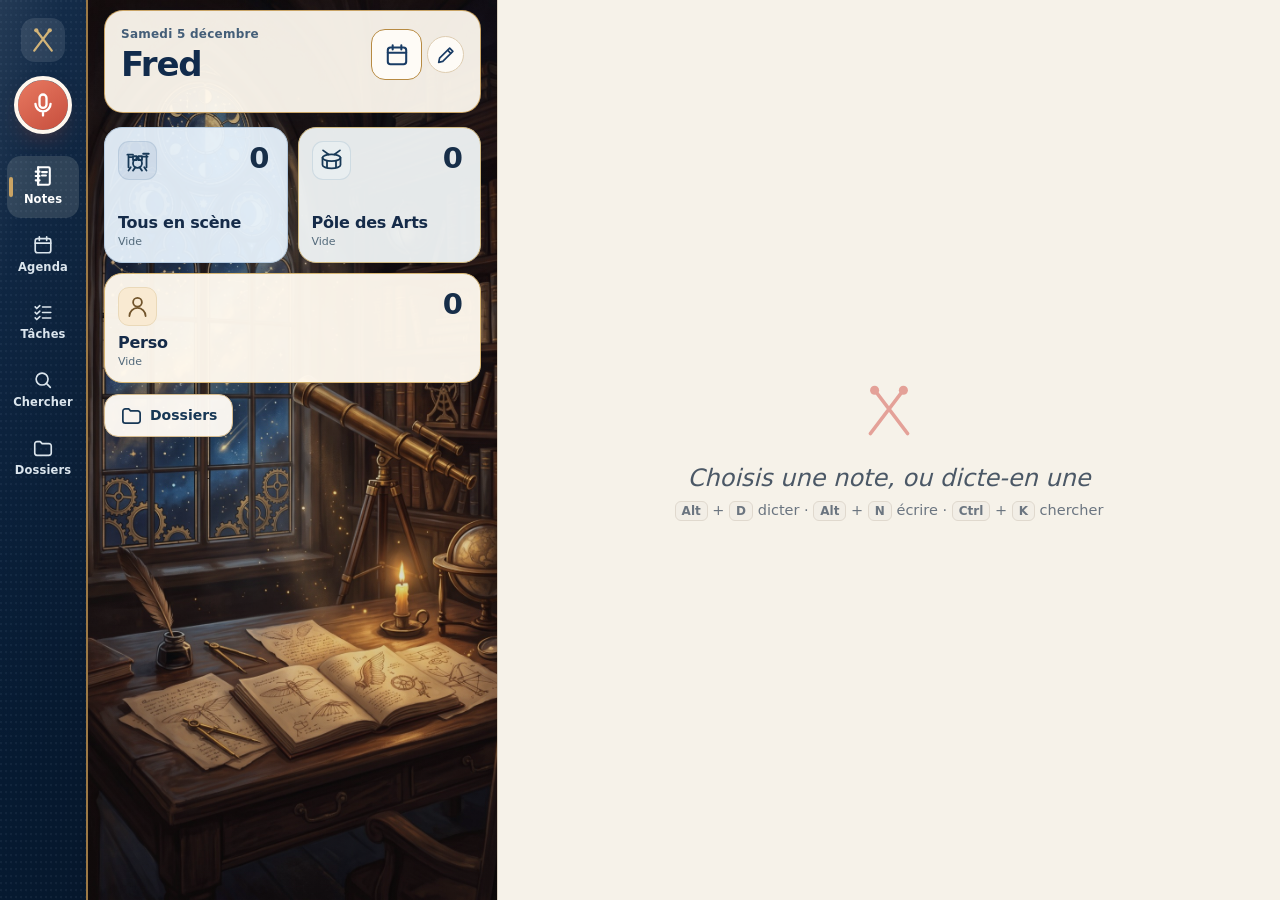
==== commit 06985006: "Add files via upload" ====
--- a/index.html
+++ b/index.html
@@ -5,7 +5,7 @@
 <meta name="viewport" content="width=device-width, initial-scale=1, viewport-fit=cover, interactive-widget=resizes-content">
 <title>Le Carnet de Fred</title>
 <meta name="description" content="Notes dictées, dossiers et tâches pour les cours de batterie.">
-<meta name="theme-color" content="#edf4f2">
+<meta name="theme-color" content="#0d2038">
 <meta name="mobile-web-app-capable" content="yes">
 <meta name="apple-mobile-web-app-capable" content="yes">
 <meta name="apple-mobile-web-app-title" content="Carnet">
@@ -14,6 +14,7 @@
 <link rel="apple-touch-icon" href="icons/apple-touch-icon.png">
 <link rel="stylesheet" href="app.css">
 <link rel="stylesheet" href="coast.css">
+<link rel="stylesheet" href="atelier.css">
 <script>
   /* thème appliqué avant l'affichage, pour éviter un flash */
   try { var s = JSON.parse(localStorage.getItem('carnet:data') || 'null');
@@ -57,6 +58,7 @@
   <symbol id="i-user" viewBox="0 0 24 24"><circle cx="12" cy="8.2" r="3.9"/><path d="M4.8 20.5a7.2 7.2 0 0 1 14.4 0"/></symbol>
   <symbol id="i-users" viewBox="0 0 24 24"><circle cx="9" cy="8.5" r="3.5"/><path d="M2.5 19.5a6.5 6.5 0 0 1 13 0"/><path d="M16 5.2a3.5 3.5 0 0 1 0 6.6M18 14a6 6 0 0 1 3.5 5.5"/></symbol>
   <symbol id="i-drum" viewBox="0 0 24 24"><ellipse cx="12" cy="9.5" rx="8" ry="3"/><path d="M4 9.5v6.5c0 1.7 3.6 3 8 3s8-1.3 8-3V9.5M8 12.3v6.3M16 12.3v6.3"/><path d="M14.5 6.6l5-3.6M9.5 6.6l-5-3.6"/></symbol>
+  <symbol id="i-drumkit" viewBox="0 0 24 24"><circle cx="12" cy="14.5" r="4"/><path d="M8 8.2h3.2v3.4H8zM12.8 8.2H16v3.4h-3.2zM4 9h3.5M16.5 8.5H21M4 8v10M20 7.5V18M6 18l-2 3M18 18l2 3M10 18.2L8 21M14 18.2l2 2.8"/><path d="M3 6.8h5M17 6h5"/></symbol>
   <symbol id="i-music" viewBox="0 0 24 24"><path d="M9 18V5.5l11-2v12.5"/><circle cx="6.5" cy="18" r="2.5"/><circle cx="17.5" cy="16" r="2.5"/></symbol>
   <symbol id="i-grad" viewBox="0 0 24 24"><path d="M2.5 9.2L12 4.7l9.5 4.5L12 13.7z"/><path d="M6.5 11.3v5c3 2.3 8 2.3 11 0v-5M21.5 9.2v5"/></symbol>
   <symbol id="i-work" viewBox="0 0 24 24"><rect x="3.5" y="7" width="17" height="12.5" rx="2.2"/><path d="M9 7V5h6v2M3.5 12.5h17"/></symbol>
--- a/atelier.css
+++ b/atelier.css
@@ -0,0 +1,239 @@
+/* Le Carnet de Fred 1.5 — Cabinet de Léonard & Galilée.
+   Habillage de l'accueil. Le formulaire de note reste blanc cassé.
+   Image locale pour un fonctionnement sans réseau. */
+
+:root {
+  --bg: #f3f0e9;
+  --surface: #fffdf8;
+  --surface-2: #f0ede5;
+  --surface-3: #e5ded2;
+  --ink: #172c46;
+  --ink-2: #496077;
+  --ink-3: #657687;
+  --line: #d9d0c0;
+  --rule: #e8e0d4;
+  --tint: #244f7c;
+  --accent: #d35349;
+  --accent-2: #b9433b;
+  --accent-soft: #f8e9dc;
+  --sand: #eee4d3;
+  --glow: rgba(194,153,85,.1);
+  --m1: #fffdf8; --m2: #f8f4ed; --m3: #f0eae0;
+  --metal: linear-gradient(155deg,var(--m1),var(--m2));
+  --chrome: linear-gradient(115deg,#0c294b,#365f91);
+  --sky: linear-gradient(180deg,#faf8f2,#f1ece3 450px);
+  --shadow-1: 0 2px 5px rgba(21,31,48,.06),0 12px 24px -16px rgba(11,32,54,.22);
+}
+
+/* Sur le cabinet, les textes et les cartes sont toujours clairs et lisibles,
+   quel que soit le thème système choisi dans les préférences. */
+#list[data-view="notes"] {
+  position: relative;
+  isolation: isolate;
+  background: #132036;
+}
+#list[data-view="notes"]::before {
+  content: "";
+  position: absolute;
+  inset: 0;
+  z-index: 0;
+  pointer-events: none;
+  background: linear-gradient(180deg,rgba(7,16,32,.11),rgba(10,18,31,.16)),
+              url("atelier-leonard.jpg") center top / cover no-repeat;
+}
+#list[data-view="notes"] > .wrap {
+  position: relative;
+  z-index: 1;
+  --ink: #152b49;
+  --ink-2: #415a72;
+  --ink-3: #5e7488;
+  --line: #d7c6a9;
+  --surface: #fffcf6;
+  --surface-2: #f2ebdf;
+  --tint: #204e77;
+  color: var(--ink);
+}
+
+/* La gauche : cuir bleu nuit patiné, liseré de laiton, icônes claires. */
+#nav {
+  background:
+    radial-gradient(circle at 22% 18%,rgba(137,162,190,.08) 0 1px,transparent 1.4px) 0 0 / 5px 7px,
+    linear-gradient(102deg,rgba(255,255,255,.075),transparent 24%,rgba(0,0,0,.2) 95%),
+    linear-gradient(180deg,#132b48,#071d37 84%);
+  border-color: #a78548;
+  color: #ecf1f7;
+}
+#nav .brand { color: #d3b478; }
+#nav .nav-item { color: #dbe5ed; }
+#nav .nav-item:hover,#nav .nav-item.on { background: rgba(255,249,229,.13); color: #fff; }
+#nav .nav-item.on::after { background: #cba464; }
+#nav .fab { margin-top: 0; border-color: #fff7ed; }
+#nav .badge { background: #d45149; }
+
+/* Un petit cartouche ivoire qui laisse voir le vitrail lunaire. */
+#list[data-view="notes"] .vh {
+  margin: 0 0 14px;
+  padding: 14px 16px 13px;
+  border-radius: 19px;
+  border: 1px solid rgba(190,146,70,.8);
+  background: rgba(255,250,241,.94);
+  box-shadow: 0 8px 26px rgba(6,18,37,.21);
+  min-height: 103px;
+}
+#list[data-view="notes"] .vh::after { display: none; }
+#list[data-view="notes"] .vh-row { align-items: center; }
+#list[data-view="notes"] .eyebrow { font-size: 12px; color: #445e78; }
+#list[data-view="notes"] .vh h1 {
+  font: 780 34px/1.15 var(--sans);
+  letter-spacing: -.035em;
+  color: #112b4c;
+  text-shadow: none;
+  margin-top: 2px;
+}
+#list[data-view="notes"] .vh-actions { gap: 5px; }
+#list[data-view="notes"] .icon-btn.solid {
+  width: 37px; height: 37px;
+  background: rgba(255,253,248,.92);
+  color: #193c65;
+  border: 1px solid #decdb2;
+  box-shadow: none;
+}
+#list[data-view="notes"] .calendar-jump {
+  width: 51px !important; height: 51px !important;
+  border: 1.5px solid #b78a42 !important;
+  border-radius: 14px;
+}
+#list[data-view="notes"] .calendar-jump .ic { width: 26px; height: 26px; stroke-width: 1.9; }
+
+/* Dossiers : couleur légère, symboles musicaux, aucune courbe décorative. */
+#list[data-view="notes"] .pads { gap: 10px; margin-top: 0; }
+#list[data-view="notes"] .pad {
+  padding: 13px 13px 12px;
+  min-height: 136px;
+  border-radius: 18px;
+  border: 1px solid #b6cbe0;
+  background: rgba(230,242,252,.95);
+  box-shadow: 0 6px 18px rgba(12,30,50,.18);
+  color: #152b49;
+  animation: none;
+}
+#list[data-view="notes"] .pad:nth-child(2) {
+  background: rgba(241,245,246,.95);
+  border-color: #d0b982;
+}
+#list[data-view="notes"] .pad:nth-child(3) {
+  min-height: 110px;
+  background: rgba(255,249,239,.96);
+  border-color: #d6b471;
+}
+#list[data-view="notes"] .pad::before,#list[data-view="notes"] .pad::after { display: none; }
+#list[data-view="notes"] .pad-ic {
+  width: 39px; height: 39px;
+  border-radius: 11px;
+  background: rgba(42,88,132,.075);
+  border: 1px solid rgba(53,97,140,.14);
+  box-shadow: none;
+  color: #173957;
+}
+#list[data-view="notes"] .pad:nth-child(2) .pad-ic { background: #e8eef0; }
+#list[data-view="notes"] .pad:nth-child(3) .pad-ic { background: #f9ead2; color: #72552c; border-color: #ead9b9; }
+#list[data-view="notes"] .pad-ic .ic { width: 27px; height: 27px; stroke-width: 1.6; }
+#list[data-view="notes"] .pad-n { color: #172e49; font-size: 29px; opacity: 1; }
+#list[data-view="notes"] .pad-name { color: #152b49; font-size: 16px; font-weight: 760; }
+#list[data-view="notes"] .pad-sub { color: #536a7b; font-size: 11px; letter-spacing: 0; }
+#list[data-view="notes"] .pad-led { display: none; }
+#list[data-view="notes"] .pad.on { outline: 2px solid #b99455; outline-offset: 1px; }
+
+#list[data-view="notes"] .pad-row { margin-top: 11px; }
+#list[data-view="notes"] .pad-row .pill-btn {
+  background: rgba(255,251,245,.96);
+  color: #173755;
+  border: 1px solid #d5bb8e;
+  box-shadow: 0 5px 15px rgba(10,28,44,.18);
+  border-radius: 14px;
+  height: 43px;
+  font-size: 14px;
+  padding: 0 15px;
+}
+#list[data-view="notes"] .home-folders .ic { width: 23px; height: 23px; }
+#list[data-view="notes"] .home-empty {
+  padding: 11px 14px;
+  border-radius: 12px;
+  background: rgba(255,252,245,.93);
+  color: #32485b;
+  font-size: 14px;
+}
+#list[data-view="notes"] .group-label { color: #fff5e4; text-shadow: 0 1px 3px #10213b; }
+#list[data-view="notes"] .card { background: rgba(255,252,246,.97); }
+
+/* Les écrans de saisie ne reprennent jamais l'image : confort d'écriture. */
+#detail {
+  --bg: #f6f2e9; --surface: #fffdf8; --surface-2: #f2eee6;
+  --ink: #172638; --ink-2: #4b5866; --ink-3: #6b7580;
+  --line: #e0d9ce; --rule: #e9e3da;
+  --tint: #285579;
+  background: #f6f2e9;
+  color: #172638;
+}
+#detail .ed-paper { background: #fffdf9; }
+#detail .ed-body { background: #fffdf9; color: #263645; }
+
+@media (max-width: 899.98px) {
+  /* POCO : rail latéral compact à la place du dock inférieur. */
+  #nav {
+    position: fixed;
+    top: 0; bottom: 0; left: 0; right: auto;
+    width: 67px; height: 100dvh;
+    padding: max(12px,var(--sat)) 3px max(12px,var(--sab));
+    border: 0; border-right: 2px solid #9c7946;
+    border-radius: 0;
+    display: flex; flex-direction: column; align-items: center;
+    gap: 3px; overflow-y: auto;
+    backdrop-filter: none; -webkit-backdrop-filter: none;
+    box-shadow: 4px 0 18px rgba(2,16,34,.21);
+  }
+  #nav .brand { order: -2; display: grid; place-items: center; width: 43px; height: 43px; margin: 0 0 8px; }
+  #nav .brand .ic { width: 29px; height: 29px; }
+  #nav .fab {
+    order: -1; flex: 0 0 auto;
+    width: 51px; height: 51px;
+    margin: 0 0 14px;
+    box-shadow: 0 5px 14px rgba(9,14,27,.25);
+  }
+  #nav .fab .ic { width: 26px; height: 26px; }
+  #nav .nav-item { width: 59px; flex: 0 0 auto; padding: 9px 0 8px; border-radius: 11px; gap: 3px; font-size: 10.5px; }
+  #nav .nav-item .ic { width: 22px; height: 22px; }
+  #nav .nav-item.nav-desk { display: flex; }
+  #nav .nav-item.on::after { top: 50%; left: 1px; bottom: auto; transform: translateY(-50%); width: 3px; height: 23px; }
+
+  #list { margin-left: 67px; padding: calc(var(--sat) + 8px) 0 calc(var(--sab) + 24px); min-height: 100dvh; }
+  #list[data-view="notes"]::before {
+    position: fixed; inset: 0 0 0 67px;
+    background-position: center top;
+  }
+  #list > .wrap { padding-inline: 9px; }
+  #list[data-view="notes"] .vh { margin-top: clamp(62px,10.5dvh,95px); }
+  #list[data-view="notes"] .vh h1 { font-size: clamp(28px,7vw,34px); }
+  #list[data-view="notes"] .pad-name { font-size: clamp(13px,3.7vw,16px); }
+  #list[data-view="notes"] .pad-sub { font-size: 10.5px; }
+  #list[data-view="notes"] .pad { min-height: 133px; padding: 12px 10px; }
+  #list[data-view="notes"] .pad:nth-child(3) { min-height: 103px; }
+  #list[data-view="notes"] .pad-ic { width: 35px; height: 35px; }
+  #list[data-view="notes"] .pad-ic .ic { width: 25px; height: 25px; }
+  #list[data-view="notes"] .pad-n { top: 12px; right: 11px; font-size: 27px; }
+
+  #toasts { left: 77px; right: 10px; bottom: calc(var(--sab) + 16px); }
+  .fab { margin-top: 0; }
+}
+
+@media (min-width: 900px) {
+  #nav { border-right: 2px solid #9c7946; }
+  #nav .brand { color: #d3b478; }
+  #nav .nav-item { color: #dbe5ed; }
+  #nav .nav-item.on { background: rgba(255,249,229,.13); color: #fff; }
+  #list[data-view="notes"]::before { position: absolute; background-position: center top; }
+}
+
+@media (prefers-reduced-motion: reduce) {
+  #list[data-view="notes"] .pad { animation: none; }
+}
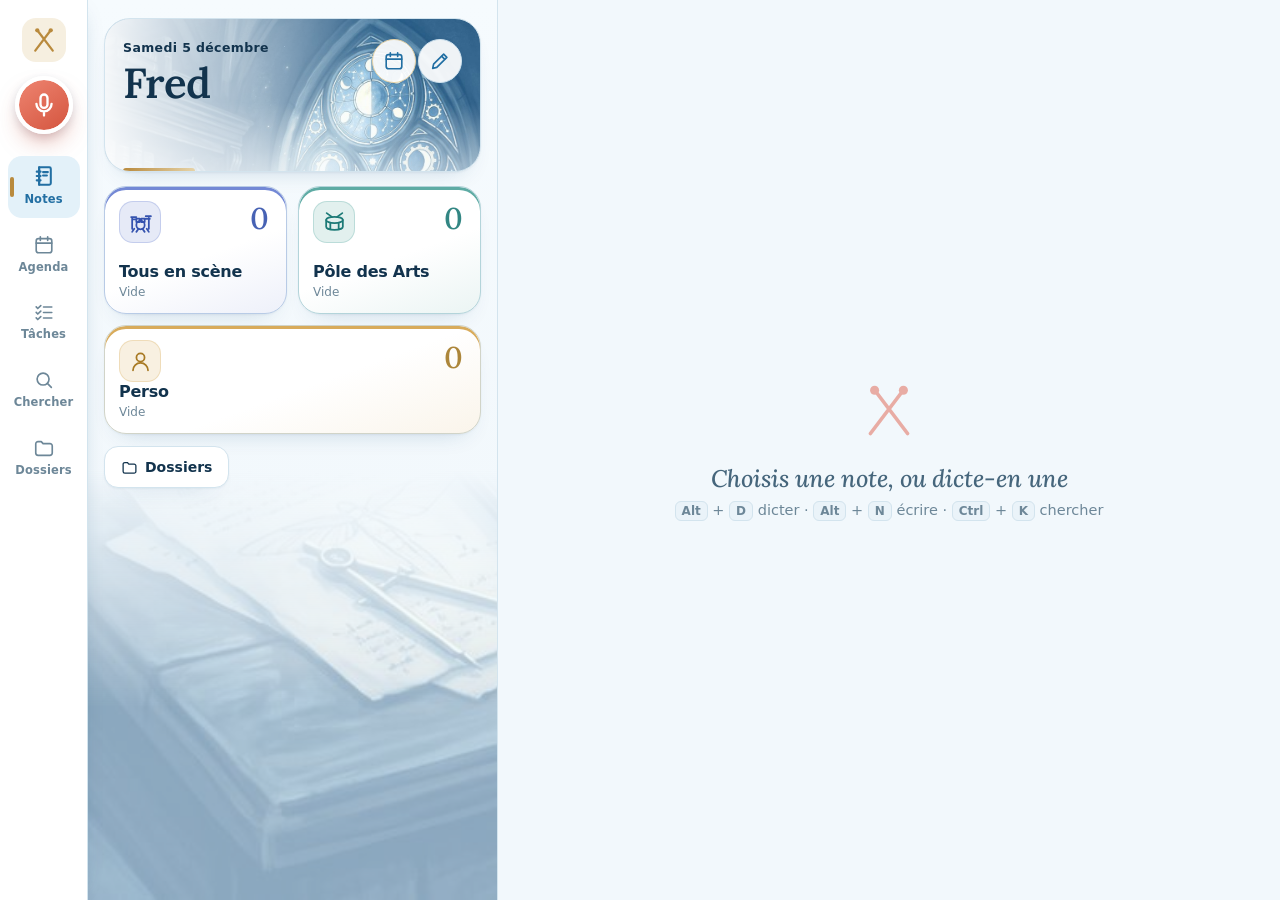
==== commit 98df3979: "Carnet 1.6.0 : thème clair « Ciel d'observatoire » Co-Authored-By: Claude Sonnet 5.5 <noreply@anthro" ====
--- a/index.html
+++ b/index.html
@@ -5,16 +5,16 @@
 <meta name="viewport" content="width=device-width, initial-scale=1, viewport-fit=cover, interactive-widget=resizes-content">
 <title>Le Carnet de Fred</title>
 <meta name="description" content="Notes dictées, dossiers et tâches pour les cours de batterie.">
-<meta name="theme-color" content="#0d2038">
+<meta name="theme-color" content="#f2f8fc">
 <meta name="mobile-web-app-capable" content="yes">
 <meta name="apple-mobile-web-app-capable" content="yes">
 <meta name="apple-mobile-web-app-title" content="Carnet">
 <link rel="manifest" href="manifest.webmanifest">
-<link rel="icon" href="icons/favicon.png" type="image/png">
-<link rel="apple-touch-icon" href="icons/apple-touch-icon.png">
+<link rel="icon" href="icons/favicon-leonard.png" type="image/png">
+<link rel="apple-touch-icon" href="icons/apple-touch-icon-leonard.png">
 <link rel="stylesheet" href="app.css">
 <link rel="stylesheet" href="coast.css">
-<link rel="stylesheet" href="atelier.css">
+<link rel="stylesheet" href="fraicheur.css">
 <script>
   /* thème appliqué avant l'affichage, pour éviter un flash */
   try { var s = JSON.parse(localStorage.getItem('carnet:data') || 'null');
--- a/fraicheur.css
+++ b/fraicheur.css
@@ -0,0 +1,251 @@
+/* Le Carnet de Fred 1.6 — « Ciel d'observatoire ».
+   Un seul habillage, clair et frais, pour tous les écrans : blanc bleuté,
+   bleu ciel, filets de laiton. L'illustration de Léonard & Galilée devient
+   un cyanotype (ciel.jpg) qui sert d'en-tête.
+   Cette feuille remplace atelier.css et reprend la main sur coast.css. */
+
+@font-face {
+  font-family: "Lora"; font-style: normal; font-weight: 400 700; font-display: swap;
+  src: url("lora.woff") format("woff");
+}
+@font-face {
+  font-family: "Lora"; font-style: italic; font-weight: 400 700; font-display: swap;
+  src: url("lora-italic.woff") format("woff");
+}
+
+:root {
+  --bg: #f2f8fc;
+  --surface: #ffffff;
+  --surface-2: #eaf3f9;
+  --surface-3: #dbeaf3;
+  --ink: #12334d;
+  --ink-2: #46667c;
+  --ink-3: #6d8798;
+  --line: #d3e4ee;
+  --rule: #e2eef5;
+  --tint: #226fa3;
+  --accent: #e0634f;
+  --accent-2: #c24c3a;
+  --accent-soft: #e3f1f9;
+  --sand: #f6efe0;
+  --brass: #b98a3d;
+  --brass-soft: #e6d3a8;
+  --glow: rgba(120, 190, 230, .16);
+  --sky: radial-gradient(900px 420px at 100% 0%, rgba(150, 205, 238, .30), transparent 70%),
+         linear-gradient(180deg, #f6fbfe 0%, #f2f8fc 520px);
+  --serif: "Lora", "Iowan Old Style", Georgia, "Palatino Linotype", serif;
+  --sans: system-ui, -apple-system, "Segoe UI", Roboto, "Helvetica Neue", Arial, sans-serif;
+  --shadow-1: 0 1px 2px rgba(18, 63, 100, .05), 0 12px 26px -18px rgba(18, 74, 120, .30);
+  --shadow-2: 0 24px 60px -20px rgba(15, 60, 100, .38);
+  --toast-bg: #12334d;
+  --toast-ink: #f2f8fc;
+  --r: 20px;
+  color-scheme: light;
+}
+body { background: var(--sky); color: var(--ink); }
+#detail { background: var(--bg); color: var(--ink); }
+
+/* ---------- en-têtes : le cyanotype, fondu dans la page ---------- */
+.vh {
+  position: relative; isolation: isolate; overflow: hidden;
+  margin: 8px 0 6px; padding: 18px 18px 16px;
+  min-height: 108px;
+  border: 1px solid var(--line);
+  border-radius: 26px;
+  background:
+    linear-gradient(90deg, rgba(255,255,255,.96) 0%, rgba(255,255,255,.82) 42%, rgba(255,255,255,.30) 100%),
+    url("ciel.jpg") right 30% / cover no-repeat;
+  box-shadow: var(--shadow-1);
+}
+.vh::after {   /* filet de laiton sous le titre */
+  content: ""; position: absolute; z-index: -1; pointer-events: none;
+  left: 18px; bottom: 0; width: 72px; height: 3px; border-radius: 4px 4px 0 0;
+  background: linear-gradient(90deg, var(--brass), var(--brass-soft));
+}
+.vh h1 {
+  font: 600 clamp(28px, 7.6vw, 34px)/1.12 var(--serif);
+  letter-spacing: -.012em; color: var(--ink); text-shadow: none;
+}
+.vh h1 em { font: italic 500 1em/1.1 var(--serif); color: var(--tint); letter-spacing: 0; background: none; -webkit-text-fill-color: currentColor; animation: none; }
+.eyebrow { color: var(--ink-2); font: 600 12.5px/1.5 var(--sans); letter-spacing: .03em; }
+.stats { color: var(--ink-2); }
+.stats b { color: var(--ink); }
+.vh .icon-btn.solid {
+  background: rgba(255,255,255,.92); border: 1px solid #cfe2ee; color: var(--tint);
+  box-shadow: 0 4px 12px -6px rgba(20, 90, 140, .3);
+}
+.vh .icon-btn:hover { background: #fff; }
+
+/* Accueil : l'en-tête est plus haut, pour laisser voir le vitrail. */
+#list[data-view="notes"] .vh {
+  min-height: 154px; padding: 20px 18px 18px;
+  background:
+    linear-gradient(90deg, rgba(255,255,255,.95) 0%, rgba(255,255,255,.55) 38%, rgba(255,255,255,0) 72%),
+    linear-gradient(0deg, rgba(242,248,252,.55), rgba(242,248,252,0) 45%),
+    url("ciel.jpg") right 24% / cover no-repeat;
+}
+#list[data-view="notes"] .vh h1 { font-size: clamp(34px, 9.5vw, 42px); }
+#list[data-view="notes"] .vh .eyebrow { color: var(--ink); }
+#list[data-view="notes"] .vh .calendar-jump { border-color: var(--brass-soft); }
+
+/* ---------- rubriques, boutons, puces ---------- */
+.sec { color: var(--ink-3); font: 700 11.5px/1.4 var(--sans); letter-spacing: .12em; }
+.sec::after { background: linear-gradient(90deg, var(--brass-soft), transparent); }
+.group-label { color: var(--ink-2); font-weight: 700; text-shadow: none; }
+.link { color: var(--tint); }
+.icon-btn.solid, .pill-btn, .act-btn, .chip, .btn, .seg, .quick button {
+  background: var(--surface); border: 1px solid var(--line); box-shadow: var(--shadow-1); color: var(--ink);
+}
+.icon-btn:hover, .pill-btn:hover, .act-btn:hover { background: var(--surface-2); }
+.pill-btn.on, .chip.on, .cal-wd button.on {
+  background: var(--tint); color: #fff; border-color: var(--tint);
+  box-shadow: 0 8px 18px -10px rgba(25, 100, 160, .6);
+}
+.pill-btn.on b, .chip.on b { color: rgba(255,255,255,.85); }
+.pill-btn.ghost { background: transparent; border: 1px dashed var(--line); box-shadow: none; }
+.btn.primary, .round.primary { background: var(--tint); color: #fff; border: 1px solid var(--tint); box-shadow: 0 10px 22px -12px rgba(25, 100, 160, .65); }
+.btn.danger, .btn.ghost { background: transparent; border-color: transparent; box-shadow: none; }
+.pill.on { border-color: var(--tint); background: var(--accent-soft); }
+.act-btn .ic { color: var(--tint); }
+.act-btn:first-child { background: linear-gradient(130deg, #e3f1f9, #fff); }
+.act-btn:last-child  { background: linear-gradient(130deg, #f8f0de, #fff); }
+.act-btn:last-child .ic { color: var(--brass); }
+
+/* ---------- accueil : trois dossiers, clairs, un filet de couleur chacun ---------- */
+.pads { gap: 11px; margin-top: 14px; }
+#list[data-view="notes"] .pads { margin-top: 14px; }
+.pad, #list[data-view="notes"] .pad {
+  position: relative; overflow: hidden; min-height: 128px; padding: 14px 14px 13px;
+  border-radius: 22px;
+  background: linear-gradient(160deg, #fff 55%, color-mix(in srgb, var(--c) 9%, #fff));
+  border: 1px solid color-mix(in srgb, var(--c) 18%, var(--line));
+  box-shadow: inset 0 3px 0 color-mix(in srgb, var(--c) 72%, #fff), var(--shadow-1);
+  color: var(--ink);
+  animation: rise .34s var(--ease) calc(var(--i) * 45ms) both;
+}
+.pad:nth-child(3), #list[data-view="notes"] .pad:nth-child(3) { min-height: 104px; }
+.pad::before, .pad::after, #list[data-view="notes"] .pad::before, #list[data-view="notes"] .pad::after { display: none; }
+.pad-ic, #list[data-view="notes"] .pad-ic {
+  width: 42px; height: 42px; border-radius: 14px;
+  color: color-mix(in srgb, var(--c) 82%, var(--ink));
+  background: color-mix(in srgb, var(--c) 13%, #fff);
+  border: 1px solid color-mix(in srgb, var(--c) 20%, transparent); box-shadow: none;
+}
+.pad-ic .ic, #list[data-view="notes"] .pad-ic .ic { width: 25px; height: 25px; stroke-width: 1.7; }
+.pad-n, #list[data-view="notes"] .pad-n { font: 500 30px/1 var(--serif); color: color-mix(in srgb, var(--c) 80%, var(--ink)); opacity: .9; }
+.pad-name, #list[data-view="notes"] .pad-name { color: var(--ink); font: 700 16px/1.2 var(--sans); }
+.pad-sub, #list[data-view="notes"] .pad-sub { color: var(--ink-3); font-size: 12px; letter-spacing: 0; }
+.pad-led, #list[data-view="notes"] .pad-led { display: none; }
+.pad.on, #list[data-view="notes"] .pad.on { outline: 2px solid var(--tint); outline-offset: 1px; }
+#list[data-view="notes"] .pad-row .pill-btn { height: 42px; border-radius: 14px; font-size: 14px; background: #fff; color: var(--ink); border: 1px solid var(--line); box-shadow: var(--shadow-1); }
+#list[data-view="notes"] .home-empty { background: #fff; border: 1px solid var(--line); color: var(--ink-2); border-radius: 14px; padding: 12px 14px; }
+#list[data-view="notes"] > .wrap { color: var(--ink); }
+
+/* ---------- cartes de notes, listes, calendrier ---------- */
+.card, .today, .tlist, .flist, .group, .cal, .qa, #list[data-view="notes"] .card {
+  background: var(--surface); border-color: var(--line); box-shadow: var(--shadow-1);
+}
+.card { border-radius: 20px; }
+.card h3 { color: var(--ink); }
+.card-top { color: var(--ink-3); }
+.card::before { top: 16px; bottom: 16px; width: 4px; border-radius: 0 4px 4px 0; }
+.tag { background: var(--surface-2); }
+.today-head h2 span { color: var(--accent); }
+.qa:focus-within, .input:focus { border-color: var(--tint); box-shadow: 0 0 0 3px var(--accent-soft); }
+.input { background: var(--surface-2); }
+.femo { color: var(--ink); background: color-mix(in srgb, var(--c) 14%, #fff); box-shadow: none; }
+.folder-pill { background: var(--surface-2); box-shadow: none; border: 1px solid var(--line); }
+mark { background: #fbeec6; }
+:focus-visible { outline-color: var(--tint); outline-offset: 3px; }
+
+.cal { padding: 8px 10px 12px; border-radius: 24px; }
+.cal-title { font: 600 21px/1.2 var(--serif); letter-spacing: -.005em; }
+.cal-wd button { color: var(--ink-3); }
+.cal-grid { grid-auto-rows: 50px; row-gap: 2px; }
+.day { min-height: 0; height: 50px; padding: 0; justify-content: center; gap: 3px; border-radius: 14px; }
+.day .dn { width: 32px; height: 32px; line-height: 32px; font-size: 15px; }
+.day.today .dn { color: var(--tint); box-shadow: inset 0 0 0 1.5px var(--tint); }
+.day.sel { background: var(--surface-2); }
+.day.sel .dn { background: var(--tint); color: #fff; box-shadow: none; }
+.day.wdon { background: var(--sand); }
+.day.we:not(.has) .dn { opacity: .55; }
+
+/* ---------- l'éditeur reste un papier blanc, posé sur le ciel ---------- */
+.ed-bar { background: var(--surface); }
+.ed-paper { background: #fff; margin: 12px auto; border-radius: 22px; padding: 23px 24px 35px; box-shadow: var(--shadow-1); }
+.ed-paper::before { display: none; }
+.ed-body { background-image: none; line-height: 1.72; color: #1f3b52; }
+.ed-dock { background: color-mix(in srgb, var(--surface) 92%, transparent); border-color: var(--line); }
+.sheet { background: var(--surface); }
+.scrim { background: rgba(14, 50, 80, .45); }
+
+/* ---------- navigation : une barre flottante claire, bouton REC corail ---------- */
+.fab, .mic {
+  border: 4px solid #fff;
+  background: linear-gradient(145deg, #ee8470, #d4553f) padding-box;
+  box-shadow: 0 12px 26px -10px rgba(190, 70, 50, .65), 0 3px 8px rgba(20, 80, 130, .14);
+  color: #fff;
+}
+.fab::before, .fab::after, .mic::before, .mic::after { border-color: #e2705b; }
+.badge { background: var(--accent); }
+
+@media (max-width: 899.98px) {
+  .wrap { padding-inline: 14px; }
+  #nav {
+    left: 12px; right: 12px; bottom: calc(var(--sab) + 10px); height: 68px; padding: 0;
+    background: rgba(255,255,255,.88);
+    backdrop-filter: blur(18px) saturate(1.3); -webkit-backdrop-filter: blur(18px) saturate(1.3);
+    border: 1px solid var(--line); border-bottom: 2px solid var(--brass-soft); border-radius: 26px;
+    box-shadow: 0 18px 40px -18px rgba(15, 70, 115, .45);
+  }
+  .nav-item { color: var(--ink-3); }
+  .nav-item.on { color: var(--tint); }
+  .nav-item.on::after { background: var(--brass); }
+  .fab { margin-top: -28px; box-shadow: 0 0 0 5px var(--bg), 0 13px 26px -9px rgba(190, 70, 50, .55); }
+  #list { padding-bottom: calc(120px + var(--sab)); }
+  .ed-paper { margin: 8px 10px 15px; padding: 20px 17px 30px; }
+}
+
+@media (min-width: 900px) {
+  #nav { background: #fff; border-right: 1px solid var(--line); box-shadow: 6px 0 24px -18px rgba(15, 70, 115, .4); }
+  #nav .brand { color: var(--brass); background: var(--sand); border-radius: 14px; }
+  .nav-item { color: var(--ink-3); }
+  .nav-item:hover { color: var(--ink); background: var(--surface-2); }
+  .nav-item.on { color: var(--tint); background: var(--accent-soft); }
+  .nav-item.on::after { background: var(--brass); }
+  #list { background: transparent; border-right: 1px solid var(--line); }
+  .ed-paper { max-width: 800px; margin-top: 18px; }
+}
+
+/* ---------- mode sombre (si tu le choisis) : bleu nuit doux, jamais noir ---------- */
+:root[data-theme="dark"] {
+  --bg: #0f2538; --surface: #17344a; --surface-2: #1f4259; --surface-3: #29506a;
+  --ink: #eaf4fb; --ink-2: #b7d0e1; --ink-3: #8fb0c6; --line: #2c5470; --rule: #25485f;
+  --tint: #7cc4ee; --accent: #f08a74; --accent-soft: #1f4a63; --sand: #3a4a4a; --brass: #e1b865; --brass-soft: #6b5a35;
+  --sky: radial-gradient(800px 400px at 100% 0%, #1b4a68, transparent 75%), #0f2538;
+  --shadow-1: 0 2px 10px rgba(0,0,0,.18); --toast-bg: #eaf4fb; --toast-ink: #12334d; color-scheme: dark;
+}
+:root[data-theme="dark"] .vh,
+:root[data-theme="dark"] #list[data-view="notes"] .vh {
+  background: linear-gradient(90deg, rgba(15,37,56,.94), rgba(15,37,56,.6) 60%, rgba(15,37,56,.25)), url("ciel.jpg") right 30% / cover no-repeat;
+}
+:root[data-theme="dark"] .vh .icon-btn.solid { background: rgba(23,52,74,.9); border-color: #2c5470; color: var(--tint); }
+:root[data-theme="dark"] .pad, :root[data-theme="dark"] #list[data-view="notes"] .pad { background: linear-gradient(160deg, var(--surface) 55%, color-mix(in srgb, var(--c) 14%, var(--surface))); }
+:root[data-theme="dark"] .pad-ic, :root[data-theme="dark"] #list[data-view="notes"] .pad-ic { background: color-mix(in srgb, var(--c) 22%, var(--surface)); color: #eaf4fb; }
+:root[data-theme="dark"] .pad-n, :root[data-theme="dark"] #list[data-view="notes"] .pad-n { color: #eaf4fb; }
+:root[data-theme="dark"] #nav { background: rgba(23,52,74,.9); }
+:root[data-theme="dark"] .ed-paper, :root[data-theme="dark"] .ed-body { background: var(--surface); color: var(--ink); }
+:root[data-theme="dark"] .pill-btn.on, :root[data-theme="dark"] .chip.on, :root[data-theme="dark"] .btn.primary { color: #0f2538; }
+
+@media (prefers-reduced-motion: reduce) { .pad { animation: none; } }
+
+/* Accueil : le bureau du cabinet affleure en bas de page, très pâle, derrière le contenu. */
+#list[data-view="notes"]::before {
+  content: ""; position: fixed; left: 0; right: 0; bottom: 0; height: min(52vh, 430px); z-index: -1; pointer-events: none;
+  background: url("ciel-bas.jpg") center bottom / cover no-repeat;
+  opacity: .5;
+  -webkit-mask-image: linear-gradient(180deg, transparent 0%, #000 55%);
+          mask-image: linear-gradient(180deg, transparent 0%, #000 55%);
+}
+@media (min-width: 900px) { #list[data-view="notes"]::before { position: absolute; } }
+:root[data-theme="dark"] #list[data-view="notes"]::before { opacity: .22; }
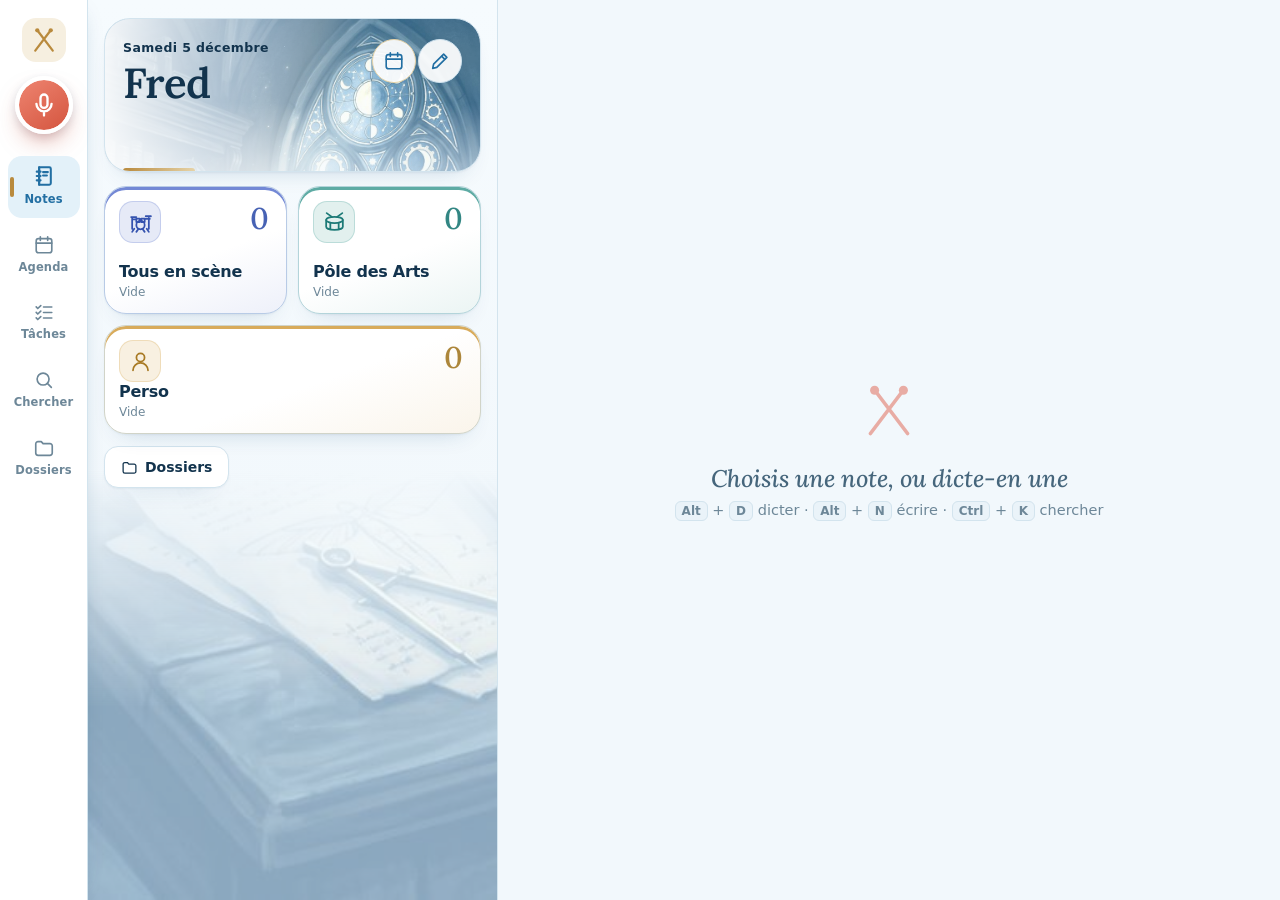
==== commit 002494e8: "Carnet 1.6.1 : dossier choisi en aplat, bougie, nouvelle icône ciel Co-Authored-By: Claude Sonnet 5." ====
--- a/index.html
+++ b/index.html
@@ -10,8 +10,8 @@
 <meta name="apple-mobile-web-app-capable" content="yes">
 <meta name="apple-mobile-web-app-title" content="Carnet">
 <link rel="manifest" href="manifest.webmanifest">
-<link rel="icon" href="icons/favicon-leonard.png" type="image/png">
-<link rel="apple-touch-icon" href="icons/apple-touch-icon-leonard.png">
+<link rel="icon" href="icons/favicon-ciel.png" type="image/png">
+<link rel="apple-touch-icon" href="icons/apple-touch-icon-ciel.png">
 <link rel="stylesheet" href="app.css">
 <link rel="stylesheet" href="coast.css">
 <link rel="stylesheet" href="fraicheur.css">
--- a/fraicheur.css
+++ b/fraicheur.css
@@ -249,3 +249,59 @@
 }
 @media (min-width: 900px) { #list[data-view="notes"]::before { position: absolute; } }
 :root[data-theme="dark"] #list[data-view="notes"]::before { opacity: .22; }
+
+/* ---------- 1.6.1 : dossier choisi impossible à rater, même en plein jour ---------- */
+/* Le dossier choisi devient un aplat plein de sa couleur, texte blanc, coche blanche et liseré de laiton ;
+   les autres s'effacent. Contraste fort pour le soleil des salles de classe. */
+.pads:has(.pad.on) .pad, #list[data-view="notes"] .pads:has(.pad.on) .pad { animation: none; transition: opacity .2s, transform .2s var(--ease), box-shadow .2s, filter .2s; }
+.pads:has(.pad.on) .pad:not(.on), #list[data-view="notes"] .pads:has(.pad.on) .pad:not(.on) { opacity: .55; filter: saturate(.6); }
+.pad.on, #list[data-view="notes"] .pad.on {
+  outline: none;
+  transform: translateY(-2px);
+  background: linear-gradient(160deg, color-mix(in srgb, var(--c) 86%, #0b2540), color-mix(in srgb, var(--c) 70%, #0b2540));
+  border: 3px solid var(--brass-soft);
+  box-shadow: 0 0 0 3px var(--brass),
+              0 0 0 7px rgba(236, 190, 95, .35),
+              0 18px 30px -12px rgba(222, 166, 60, .75);
+  transition: transform .2s var(--ease), box-shadow .2s, opacity .2s;
+}
+.pad.on .pad-name, #list[data-view="notes"] .pad.on .pad-name { color: #fff; }
+.pad.on .pad-sub, #list[data-view="notes"] .pad.on .pad-sub { color: rgba(255,255,255,.92); }
+.pad.on .pad-n, #list[data-view="notes"] .pad.on .pad-n { color: #fff; opacity: 1; }
+.pad.on .pad-ic, #list[data-view="notes"] .pad.on .pad-ic { background: #fff; border-color: #fff; color: color-mix(in srgb, var(--c) 85%, #0b2540); }
+.pad.on::after, #list[data-view="notes"] .pad.on::after {
+  content: ""; display: block; position: absolute; z-index: 2;
+  top: auto; left: auto; right: 12px; bottom: 11px; width: 30px; height: 30px; border-radius: 50%;
+  background: #fff url("data:image/svg+xml,%3Csvg xmlns='http://www.w3.org/2000/svg' viewBox='0 0 24 24' fill='none' stroke='%232a5d2e' stroke-width='3.6' stroke-linecap='round' stroke-linejoin='round'%3E%3Cpath d='M5.5 12.5l4.2 4.2L18.5 7.5'/%3E%3C/svg%3E") center / 19px no-repeat;
+  border: 2px solid var(--brass); box-shadow: 0 3px 8px rgba(10, 40, 70, .4);
+  opacity: 1;
+}
+
+/* La bougie du cabinet : un halo jaune doux qui vacille à peine, en bas à droite. */
+#list[data-view="notes"]::after {
+  content: ""; position: fixed; z-index: -1; pointer-events: none;
+  right: -70px; bottom: calc(min(52vh, 430px) - 120px); width: 320px; height: 320px;
+  background: radial-gradient(circle at 50% 50%, rgba(255, 207, 100, .80) 0, rgba(255, 214, 125, .42) 28%, rgba(255, 226, 160, .16) 52%, transparent 72%);
+  animation: bougie 5.5s ease-in-out infinite alternate;
+}
+@keyframes bougie {
+  0%   { opacity: .72; transform: scale(.96); }
+  35%  { opacity: 1;   transform: scale(1.03); }
+  60%  { opacity: .82; transform: scale(.99); }
+  100% { opacity: .95; transform: scale(1.04); }
+}
+@media (min-width: 900px) { #list[data-view="notes"]::after { position: absolute; } }
+
+/* Un rayon de soleil doré qui traverse le vitrail de l'en-tête. */
+#list[data-view="notes"] .vh::before {
+  content: ""; position: absolute; z-index: -1; pointer-events: none; inset: -30% -10%;
+  background:
+    linear-gradient(112deg, transparent 38%, rgba(255, 214, 128, .30) 50%, rgba(255, 232, 170, .12) 58%, transparent 68%),
+    radial-gradient(260px 160px at 86% 34%, rgba(255, 220, 140, .42), transparent 70%);
+  mix-blend-mode: soft-light;
+}
+:root[data-theme="dark"] #list[data-view="notes"]::after { opacity: .5; animation: none; }
+@media (prefers-reduced-motion: reduce) {
+  #list[data-view="notes"]::after { animation: none; }
+  .pad.on::after { animation: none; }
+}
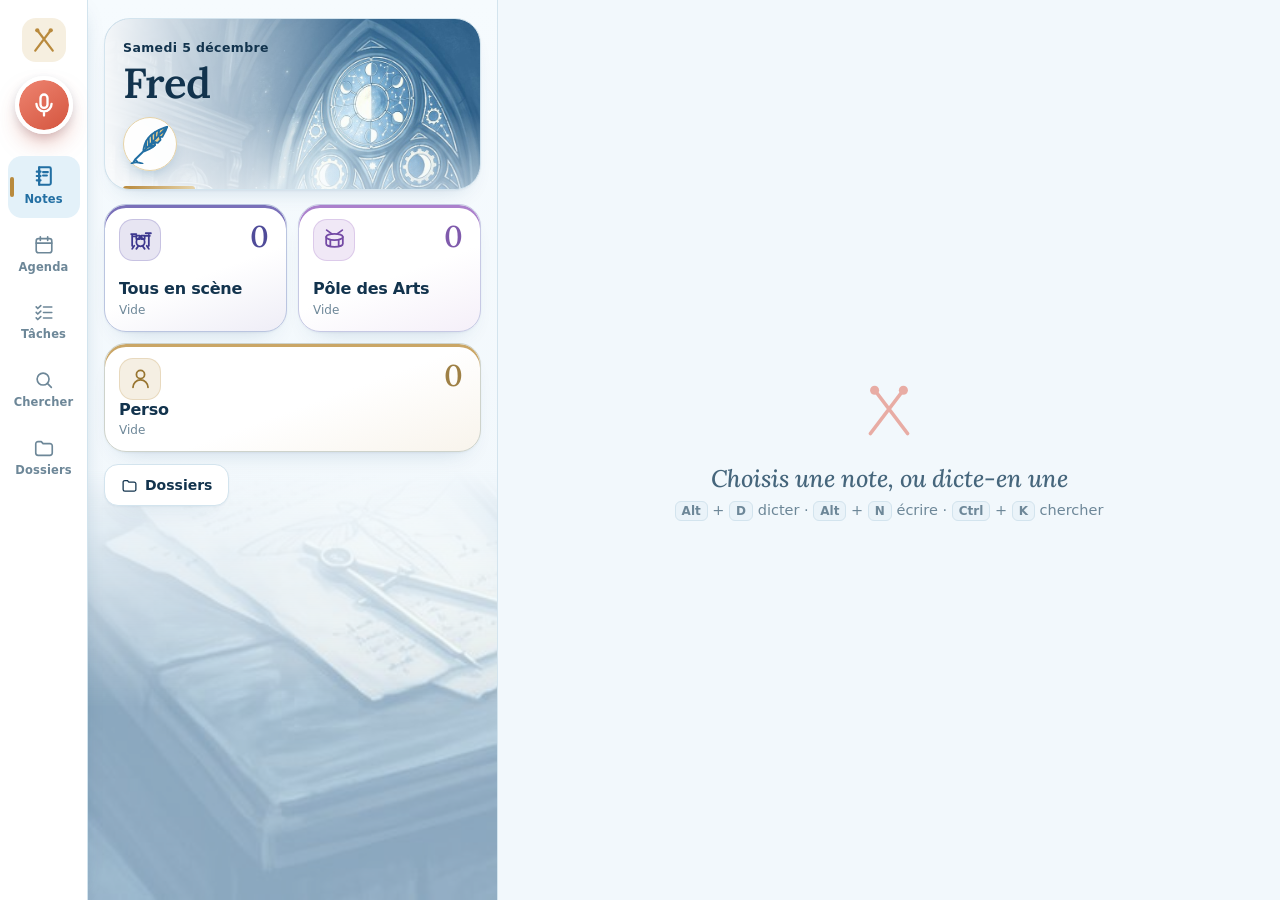
==== commit dbd427ef: "Carnet 1.6.3 : accueil épuré, plume dorée sous le prénom, calendrier du haut retiré Co-Authored-By: " ====
--- a/index.html
+++ b/index.html
@@ -66,6 +66,11 @@
   <symbol id="i-home" viewBox="0 0 24 24"><path d="M4 11l8-6.5 8 6.5v9H4z"/><path d="M10 20v-5h4v5"/></symbol>
   <symbol id="i-cloud" viewBox="0 0 24 24"><path d="M7 18.5h10.5a4 4 0 0 0 .6-7.95A6 6 0 0 0 6.6 9.1 4.7 4.7 0 0 0 7 18.5z"/></symbol>
   <symbol id="i-sync" viewBox="0 0 24 24"><path d="M19.5 12a7.5 7.5 0 0 1-13.2 4.9M4.5 12a7.5 7.5 0 0 1 13.2-4.9"/><path d="M18 3.5v4h-4M6 20.5v-4h4"/></symbol>
+  <symbol id="i-quill" viewBox="0 0 64 64">
+    <defs><linearGradient id="qg" x1="0" y1="1" x2="1" y2="0"><stop offset="0" stop-color="#f6e7bd"/><stop offset="1" stop-color="#e0b968"/></linearGradient></defs>
+    <path d="M20.9 42.2Q20.9 42.2 21.5 38.8Q22.1 35.3 24 30.9Q25.9 26.5 28.8 23Q31.6 19.4 35.4 16.6Q39.1 13.9 43.3 11.7Q47.5 9.5 50.8 8.3Q54.1 7 56.1 6.5L58 6L56.9 8.8L54.4 14.2L50.5 21.7L46.4 21.4L47.6 26.2L43.3 31.1L38.3 30L39.2 34.6L36.6 36.8L29.8 40.7L22.8 44.1L22.8 44.1Z" fill="url(#qg)" stroke-width="2.9"/>
+    <path d="M8 57C22 44 42 22 58 6M25 40.2L25.2 29M29.6 35.3L29 23.2M34.4 30.4L33.8 18.3M39.1 25.5L39.3 14.1M43.8 20.5L45.6 10.8M28.1 37L38.2 35.1M31.2 33.7L39.6 30.2M48 16.2L55.3 12.1M21.9 43.3L8 57M8 57L5.2 61.8M8 57L11.2 60.4M2.5 63c5-2.4 11-1.8 17 .3" fill="none" stroke-width="3"/>
+  </symbol>
   <symbol id="i-sticks" viewBox="0 0 24 24"><path d="M5 20.5L16.6 5.2M19 20.5L7.4 5.2"/><circle cx="17.4" cy="4.2" r="1.7" fill="currentColor" stroke="none"/><circle cx="6.6" cy="4.2" r="1.7" fill="currentColor" stroke="none"/></symbol>
 </svg>
 
--- a/fraicheur.css
+++ b/fraicheur.css
@@ -86,7 +86,6 @@
 }
 #list[data-view="notes"] .vh h1 { font-size: clamp(34px, 9.5vw, 42px); }
 #list[data-view="notes"] .vh .eyebrow { color: var(--ink); }
-#list[data-view="notes"] .vh .calendar-jump { border-color: var(--brass-soft); }
 
 /* ---------- rubriques, boutons, puces ---------- */
 .sec { color: var(--ink-3); font: 700 11.5px/1.4 var(--sans); letter-spacing: .12em; }
@@ -277,31 +276,30 @@
   opacity: 1;
 }
 
-/* La bougie du cabinet : un halo jaune doux qui vacille à peine, en bas à droite. */
-#list[data-view="notes"]::after {
-  content: ""; position: fixed; z-index: -1; pointer-events: none;
-  right: -70px; bottom: calc(min(52vh, 430px) - 120px); width: 320px; height: 320px;
-  background: radial-gradient(circle at 50% 50%, rgba(255, 207, 100, .80) 0, rgba(255, 214, 125, .42) 28%, rgba(255, 226, 160, .16) 52%, transparent 72%);
-  animation: bougie 5.5s ease-in-out infinite alternate;
-}
-@keyframes bougie {
-  0%   { opacity: .72; transform: scale(.96); }
-  35%  { opacity: 1;   transform: scale(1.03); }
-  60%  { opacity: .82; transform: scale(.99); }
-  100% { opacity: .95; transform: scale(1.04); }
-}
-@media (min-width: 900px) { #list[data-view="notes"]::after { position: absolute; } }
-
-/* Un rayon de soleil doré qui traverse le vitrail de l'en-tête. */
-#list[data-view="notes"] .vh::before {
-  content: ""; position: absolute; z-index: -1; pointer-events: none; inset: -30% -10%;
-  background:
-    linear-gradient(112deg, transparent 38%, rgba(255, 214, 128, .30) 50%, rgba(255, 232, 170, .12) 58%, transparent 68%),
-    radial-gradient(260px 160px at 86% 34%, rgba(255, 220, 140, .42), transparent 70%);
-  mix-blend-mode: soft-light;
-}
-:root[data-theme="dark"] #list[data-view="notes"]::after { opacity: .5; animation: none; }
-@media (prefers-reduced-motion: reduce) {
-  #list[data-view="notes"]::after { animation: none; }
-  .pad.on::after { animation: none; }
-}
+:root[data-theme="dark"] #list[data-view="notes"]::before { opacity: .22; }
+@media (prefers-reduced-motion: reduce) { .pad.on::after { animation: none; } }
+
+/* ---------- 1.6.2 : petite poubelle sur chaque note ---------- */
+.card-trash {
+  flex: 0 0 auto; display: grid; place-items: center;
+  width: 38px; height: 38px; margin: -9px -10px -9px 2px; border-radius: 12px;
+  color: var(--ink-3); background: transparent; border: 0;
+  transition: background .15s, color .15s, transform .15s;
+}
+.card-trash .ic { width: 20px; height: 20px; color: currentColor; stroke-width: 1.8; }
+.card-trash:hover, .card-trash:focus-visible { background: color-mix(in srgb, var(--accent) 12%, #fff); color: var(--accent-2); }
+.card-trash:active { transform: scale(.9); background: color-mix(in srgb, var(--accent) 22%, #fff); color: var(--accent-2); }
+
+/* ---------- 1.6.3 : une plume dorée sous le prénom, le coin du vitrail reste libre ---------- */
+.write-pill {
+  display: inline-grid; place-items: center; margin-top: 10px;
+  width: 54px; height: 54px; padding: 0; border-radius: 50%;
+  background: rgba(255,255,255,.95); color: var(--tint);
+  border: 1.5px solid var(--brass-soft);
+  box-shadow: 0 8px 18px -9px rgba(20, 90, 140, .5);
+  transition: transform .15s, background .15s;
+}
+.write-pill .ic { width: 41px; height: 41px; }
+.write-pill:hover { background: #fff; }
+.write-pill:active { transform: scale(.93); }
+:root[data-theme="dark"] .write-pill { background: rgba(23,52,74,.92); color: var(--tint); border-color: var(--brass-soft); }
